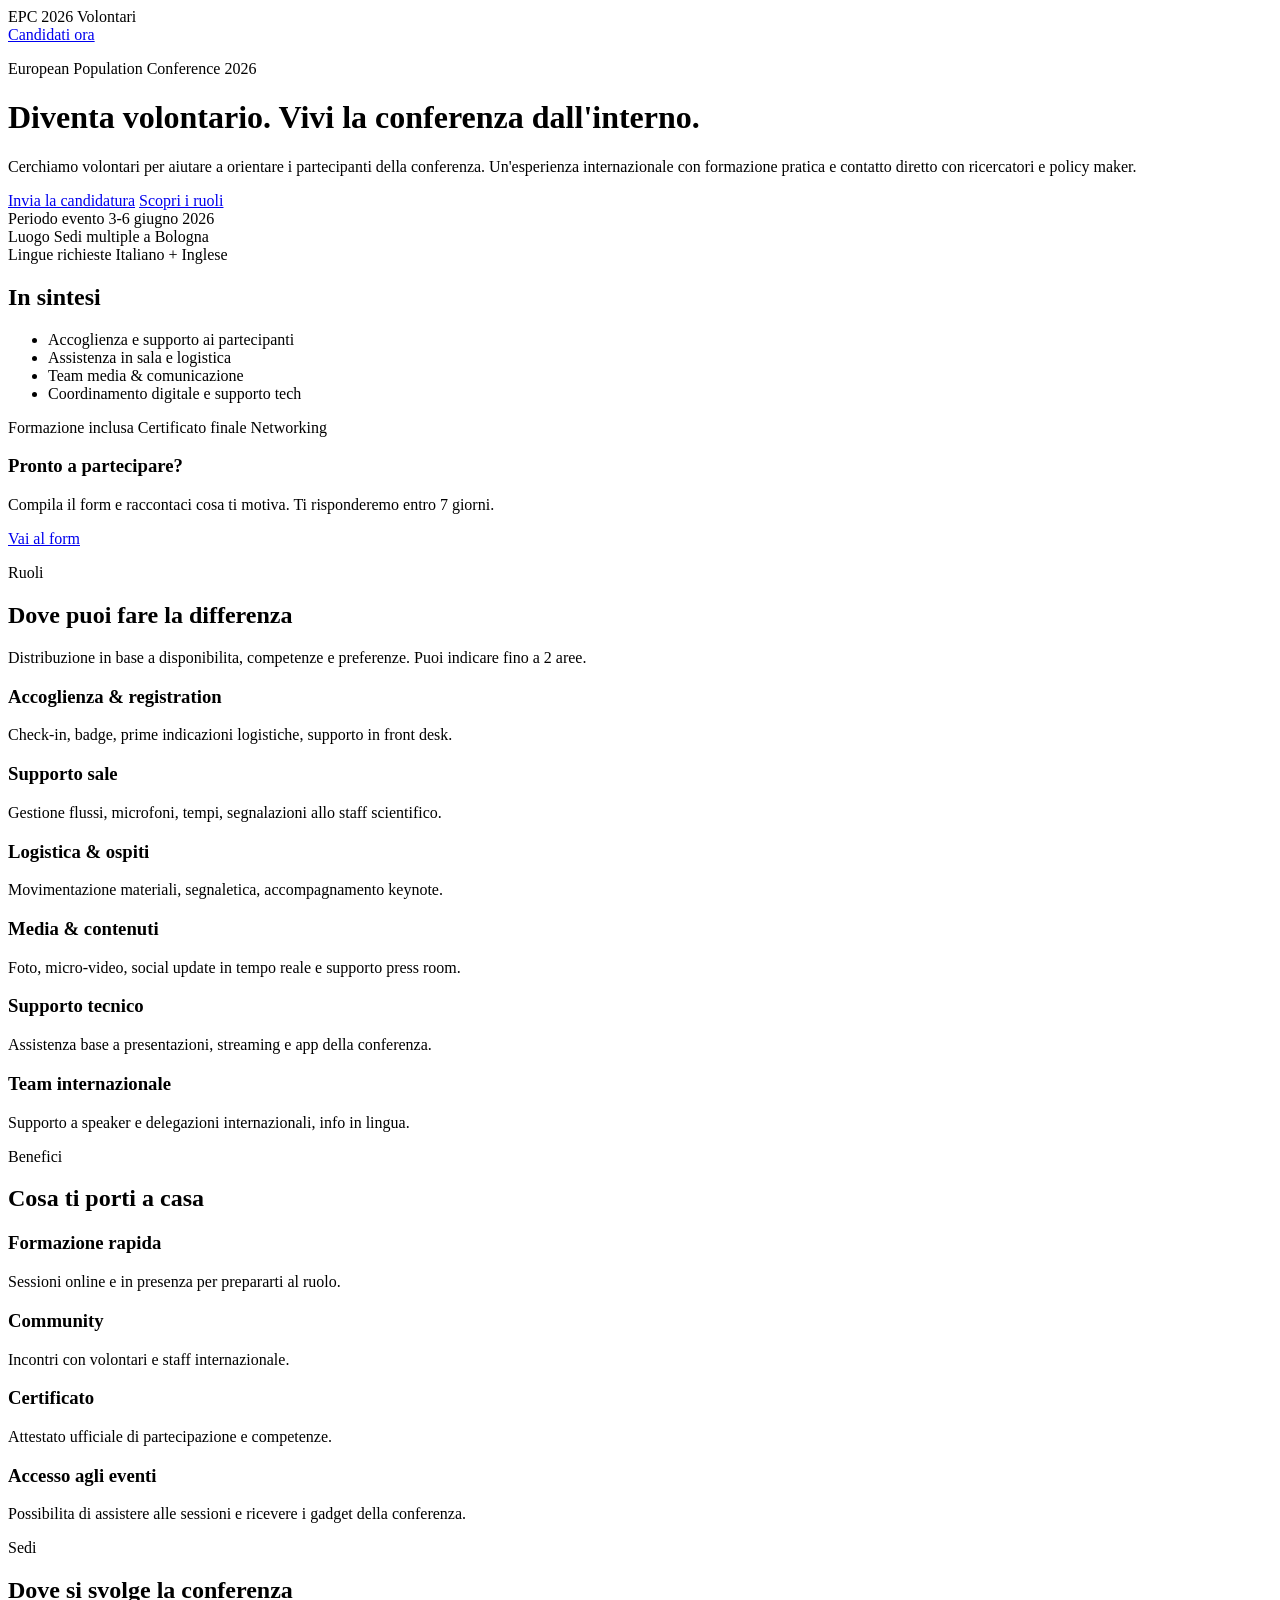
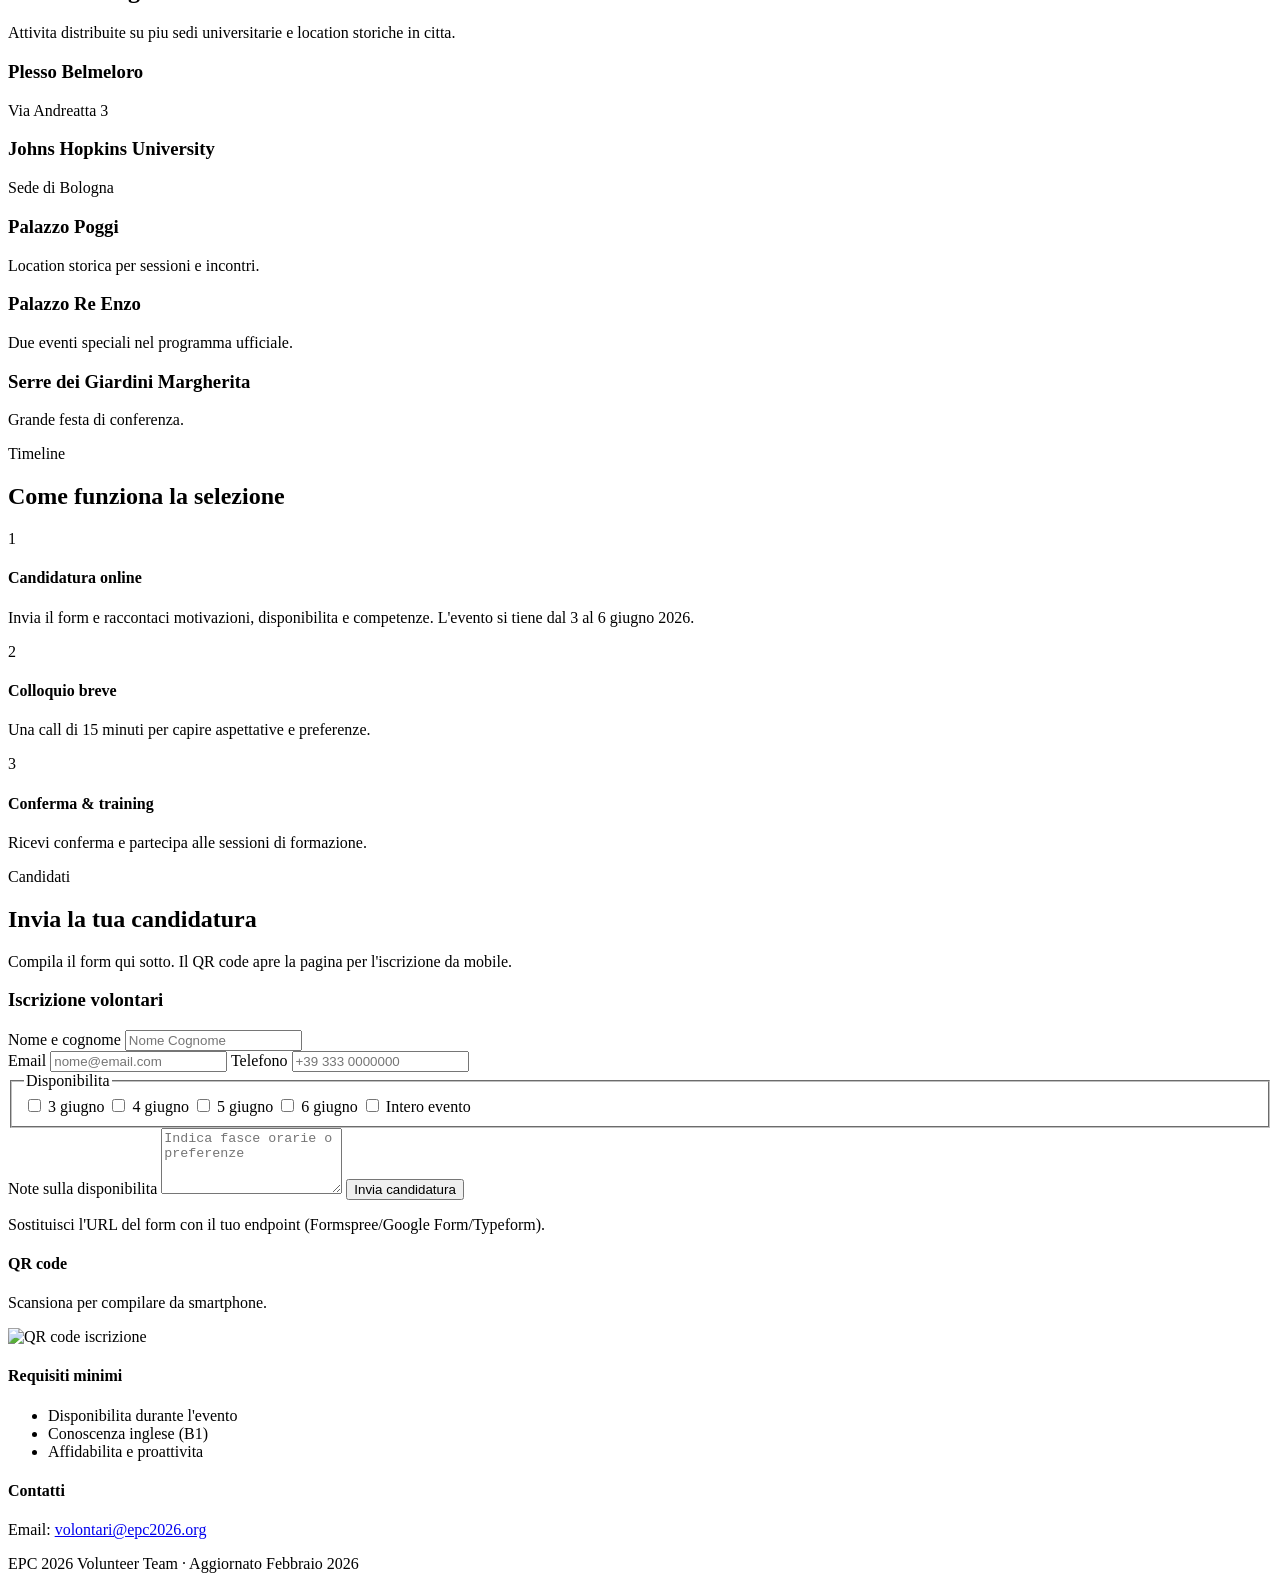
==== EPC2026_volontari/index.html @ 0e029a20 "Add built site for gh pages" ====
<!doctype html>
<html lang="it">
  <head>
    <meta charset="utf-8" />
    <meta name="viewport" content="width=device-width, initial-scale=1" />
    <title>EPC 2026 | Call Volontari</title>
    <meta name="description" content="Unisciti al team volontari della European Population Conference 2026. Un'esperienza internazionale, formazione, networking e accesso agli eventi." />
    <link rel="preconnect" href="https://fonts.googleapis.com" />
    <link rel="preconnect" href="https://fonts.gstatic.com" crossorigin />
    <link href="https://fonts.googleapis.com/css2?family=Fraunces:opsz,wght@9..144,300;9..144,600;9..144,800&family=Space+Grotesk:wght@400;500;600;700&display=swap" rel="stylesheet" />
    <link rel="stylesheet" href="assets/style.css" />
  </head>
  <body>
    <div class="bg-noise" aria-hidden="true"></div>
    <header class="hero">
      <nav class="nav">
        <div class="brand">
          <span class="brand__dot"></span>
          <span class="brand__text">EPC 2026 Volontari</span>
        </div>
        <a class="btn btn--ghost" href="#candidati">Candidati ora</a>
      </nav>

      <div class="hero__grid">
        <div class="hero__copy">
          <p class="tag">European Population Conference 2026</p>
          <h1>Diventa volontario. Vivi la conferenza dall'interno.</h1>
          <p class="lead">
            Cerchiamo volontari per aiutare a orientare i partecipanti della conferenza.
            Un'esperienza internazionale con formazione pratica e contatto diretto con ricercatori e policy maker.
          </p>
          <div class="cta">
            <a class="btn btn--primary" href="#candidati">Invia la candidatura</a>
            <a class="btn btn--light" href="#ruoli">Scopri i ruoli</a>
          </div>
          <div class="meta">
            <div>
              <span class="meta__label">Periodo evento</span>
              <span class="meta__value">3-6 giugno 2026</span>
            </div>
            <div>
              <span class="meta__label">Luogo</span>
              <span class="meta__value">Sedi multiple a Bologna</span>
            </div>
            <div>
              <span class="meta__label">Lingue richieste</span>
              <span class="meta__value">Italiano + Inglese</span>
            </div>
          </div>
        </div>
        <div class="hero__card">
          <div class="card">
            <h2>In sintesi</h2>
            <ul>
              <li>Accoglienza e supporto ai partecipanti</li>
              <li>Assistenza in sala e logistica</li>
              <li>Team media & comunicazione</li>
              <li>Coordinamento digitale e supporto tech</li>
            </ul>
            <div class="pill-row">
              <span class="pill">Formazione inclusa</span>
              <span class="pill">Certificato finale</span>
              <span class="pill">Networking</span>
            </div>
          </div>
          <div class="card card--accent">
            <h3>Pronto a partecipare?</h3>
            <p>Compila il form e raccontaci cosa ti motiva. Ti risponderemo entro 7 giorni.</p>
            <a class="btn btn--primary" href="#candidati">Vai al form</a>
          </div>
        </div>
      </div>
    </header>

    <main>
      <section class="section" id="ruoli">
        <div class="section__intro">
          <p class="tag">Ruoli</p>
          <h2>Dove puoi fare la differenza</h2>
          <p>Distribuzione in base a disponibilita, competenze e preferenze. Puoi indicare fino a 2 aree.</p>
        </div>
        <div class="cards">
          <article class="info-card">
            <h3>Accoglienza & registration</h3>
            <p>Check-in, badge, prime indicazioni logistiche, supporto in front desk.</p>
          </article>
          <article class="info-card">
            <h3>Supporto sale</h3>
            <p>Gestione flussi, microfoni, tempi, segnalazioni allo staff scientifico.</p>
          </article>
          <article class="info-card">
            <h3>Logistica & ospiti</h3>
            <p>Movimentazione materiali, segnaletica, accompagnamento keynote.</p>
          </article>
          <article class="info-card">
            <h3>Media & contenuti</h3>
            <p>Foto, micro-video, social update in tempo reale e supporto press room.</p>
          </article>
          <article class="info-card">
            <h3>Supporto tecnico</h3>
            <p>Assistenza base a presentazioni, streaming e app della conferenza.</p>
          </article>
          <article class="info-card">
            <h3>Team internazionale</h3>
            <p>Supporto a speaker e delegazioni internazionali, info in lingua.</p>
          </article>
        </div>
      </section>

      <section class="section section--alt" id="benefici">
        <div class="section__intro">
          <p class="tag">Benefici</p>
          <h2>Cosa ti porti a casa</h2>
        </div>
        <div class="benefits">
          <div class="benefit">
            <h3>Formazione rapida</h3>
            <p>Sessioni online e in presenza per prepararti al ruolo.</p>
          </div>
          <div class="benefit">
            <h3>Community</h3>
            <p>Incontri con volontari e staff internazionale.</p>
          </div>
          <div class="benefit">
            <h3>Certificato</h3>
            <p>Attestato ufficiale di partecipazione e competenze.</p>
          </div>
          <div class="benefit">
            <h3>Accesso agli eventi</h3>
            <p>Possibilita di assistere alle sessioni e ricevere i gadget della conferenza.</p>
          </div>
        </div>
      </section>

      <section class="section" id="sedi">
        <div class="section__intro">
          <p class="tag">Sedi</p>
          <h2>Dove si svolge la conferenza</h2>
          <p>Attivita distribuite su piu sedi universitarie e location storiche in citta.</p>
        </div>
        <div class="cards">
          <article class="info-card">
            <h3>Plesso Belmeloro</h3>
            <p>Via Andreatta 3</p>
          </article>
          <article class="info-card">
            <h3>Johns Hopkins University</h3>
            <p>Sede di Bologna</p>
          </article>
          <article class="info-card">
            <h3>Palazzo Poggi</h3>
            <p>Location storica per sessioni e incontri.</p>
          </article>
          <article class="info-card">
            <h3>Palazzo Re Enzo</h3>
            <p>Due eventi speciali nel programma ufficiale.</p>
          </article>
          <article class="info-card">
            <h3>Serre dei Giardini Margherita</h3>
            <p>Grande festa di conferenza.</p>
          </article>
        </div>
      </section>

      <section class="section" id="timeline">
        <div class="section__intro">
          <p class="tag">Timeline</p>
          <h2>Come funziona la selezione</h2>
        </div>
        <div class="timeline">
          <div class="timeline__step">
            <span>1</span>
            <div>
              <h4>Candidatura online</h4>
            <p>Invia il form e raccontaci motivazioni, disponibilita e competenze. L'evento si tiene dal 3 al 6 giugno 2026.</p>
            </div>
          </div>
          <div class="timeline__step">
            <span>2</span>
            <div>
              <h4>Colloquio breve</h4>
              <p>Una call di 15 minuti per capire aspettative e preferenze.</p>
            </div>
          </div>
          <div class="timeline__step">
            <span>3</span>
            <div>
              <h4>Conferma & training</h4>
              <p>Ricevi conferma e partecipa alle sessioni di formazione.</p>
            </div>
          </div>
        </div>
      </section>

      <section class="section section--highlight" id="candidati">
        <div class="section__intro">
          <p class="tag">Candidati</p>
          <h2>Invia la tua candidatura</h2>
          <p>Compila il form qui sotto. Il QR code apre la pagina per l'iscrizione da mobile.</p>
        </div>
        <div class="apply">
          <div class="apply__box">
            <h3>Iscrizione volontari</h3>
            <form class="form" action="https://formspree.io/f/INSERISCI_ID" method="POST">
              <label class="field">
                <span>Nome e cognome</span>
                <input type="text" name="nome" placeholder="Nome Cognome" required />
              </label>
              <div class="field-row">
                <label class="field">
                  <span>Email</span>
                  <input type="email" name="email" placeholder="nome@email.com" required />
                </label>
                <label class="field">
                  <span>Telefono</span>
                  <input type="tel" name="telefono" placeholder="+39 333 0000000" required />
                </label>
              </div>
              <fieldset class="field">
                <legend>Disponibilita</legend>
                <div class="chips">
                  <label><input type="checkbox" name="disponibilita" value="3 giugno" /> 3 giugno</label>
                  <label><input type="checkbox" name="disponibilita" value="4 giugno" /> 4 giugno</label>
                  <label><input type="checkbox" name="disponibilita" value="5 giugno" /> 5 giugno</label>
                  <label><input type="checkbox" name="disponibilita" value="6 giugno" /> 6 giugno</label>
                  <label><input type="checkbox" name="disponibilita" value="intero evento" /> Intero evento</label>
                </div>
              </fieldset>
              <label class="field">
                <span>Note sulla disponibilita</span>
                <textarea name="note" rows="4" placeholder="Indica fasce orarie o preferenze"></textarea>
              </label>
              <button class="btn btn--primary" type="submit">Invia candidatura</button>
              <p class="apply__note">Sostituisci l'URL del form con il tuo endpoint (Formspree/Google Form/Typeform).</p>
            </form>
          </div>
          <div class="apply__info">
            <div class="qr" data-qr-url="https://epc2026.org/volontari">
              <h4>QR code</h4>
              <p class="qr__note">Scansiona per compilare da smartphone.</p>
              <img class="qr__img" id="qr-code" alt="QR code iscrizione" />
              <p class="qr__link" id="qr-link"></p>
            </div>
            <h4>Requisiti minimi</h4>
            <ul>
              <li>Disponibilita durante l'evento</li>
              <li>Conoscenza inglese (B1)</li>
              <li>Affidabilita e proattivita</li>
            </ul>
            <h4>Contatti</h4>
            <p>Email: <a href="mailto:volontari@epc2026.org">volontari@epc2026.org</a></p>
          </div>
        </div>
      </section>
    </main>

    <footer class="footer">
      <p>EPC 2026 Volunteer Team · Aggiornato Febbraio 2026</p>
    </footer>

    <script src="assets/main.js"></script>
  </body>
</html>
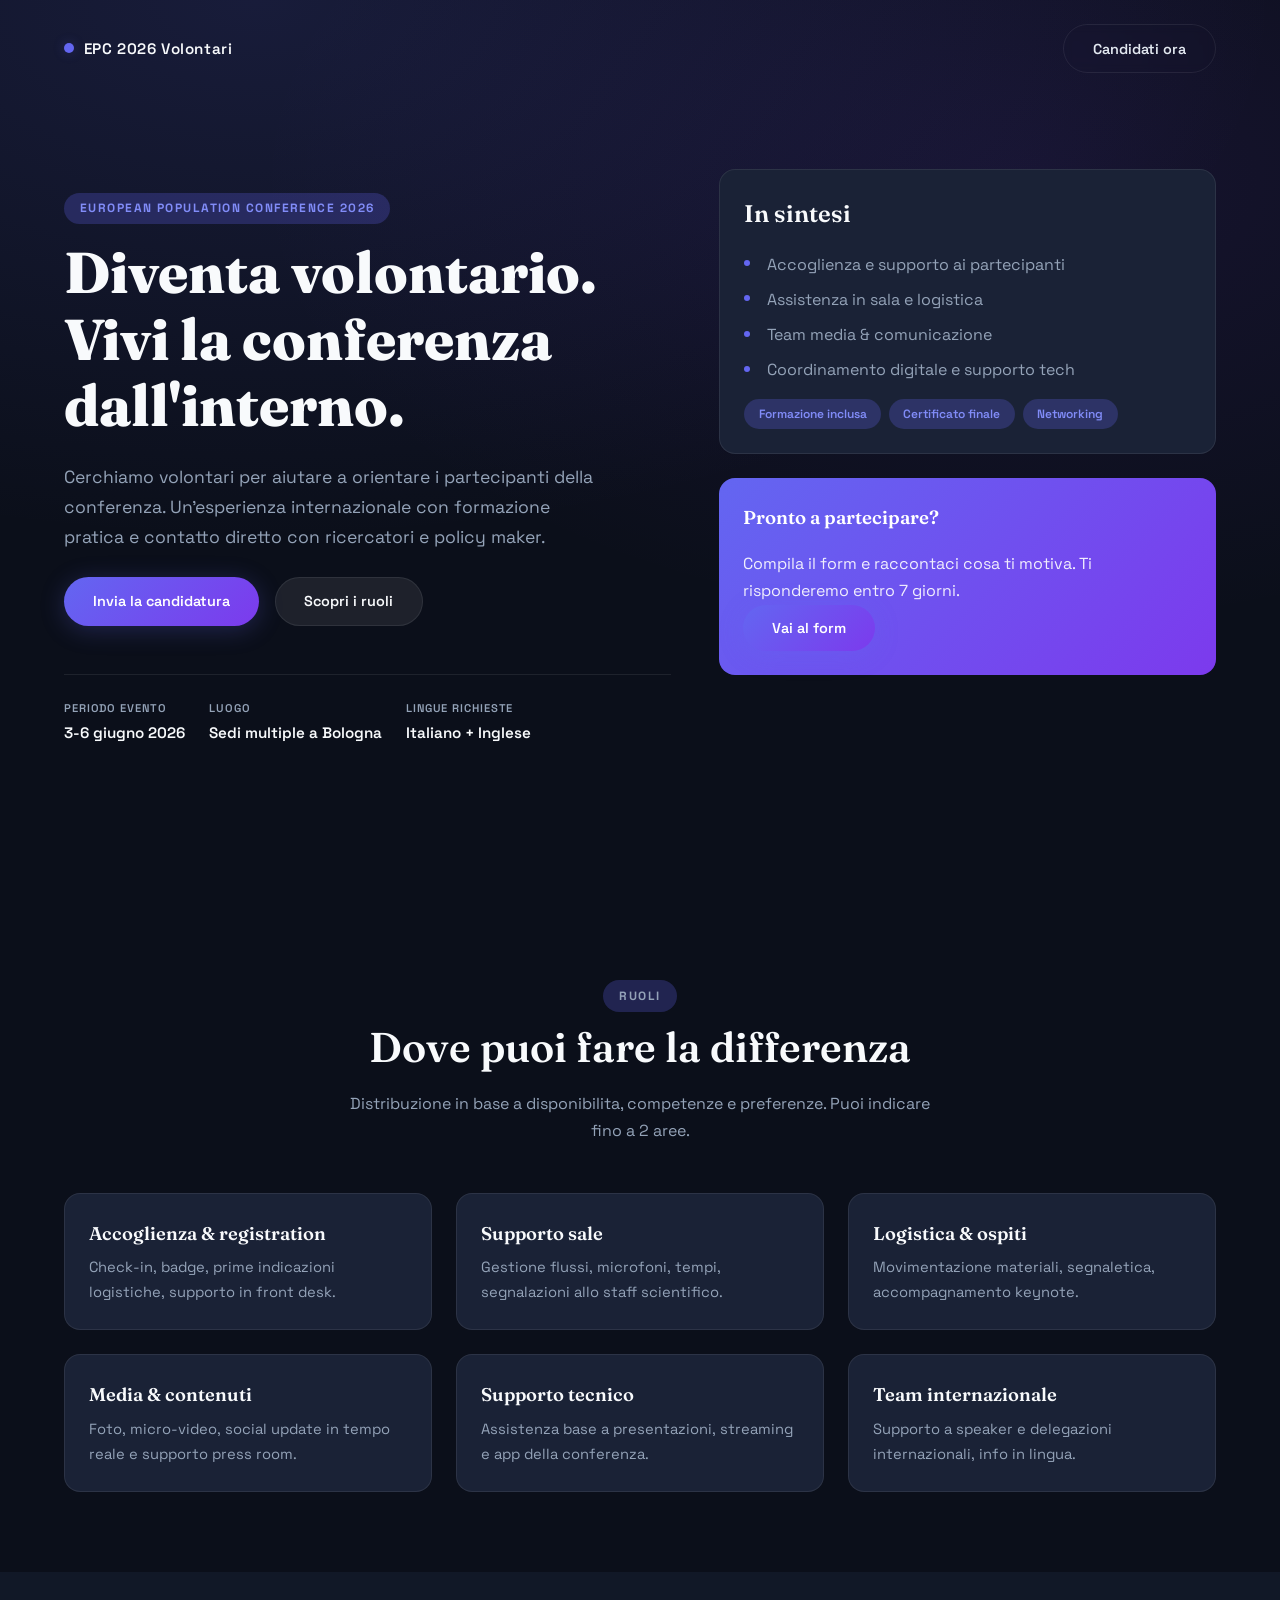
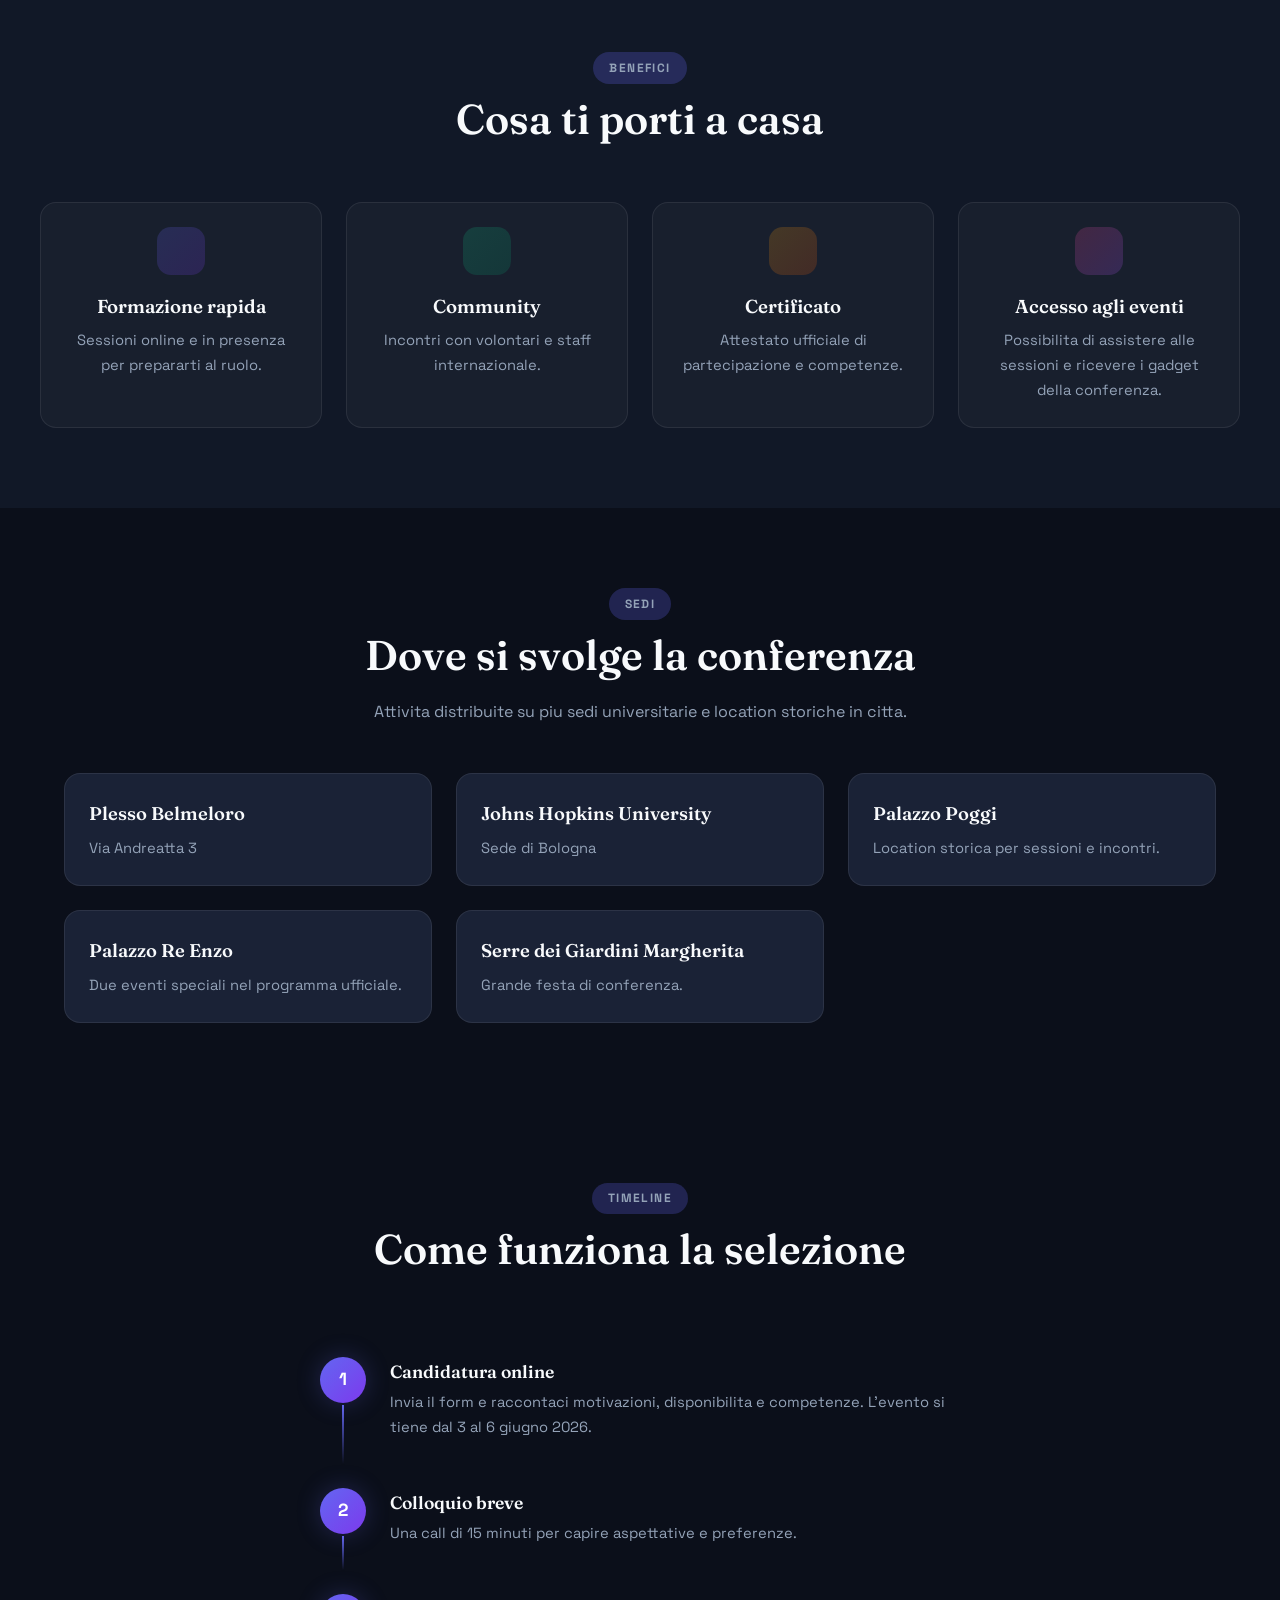
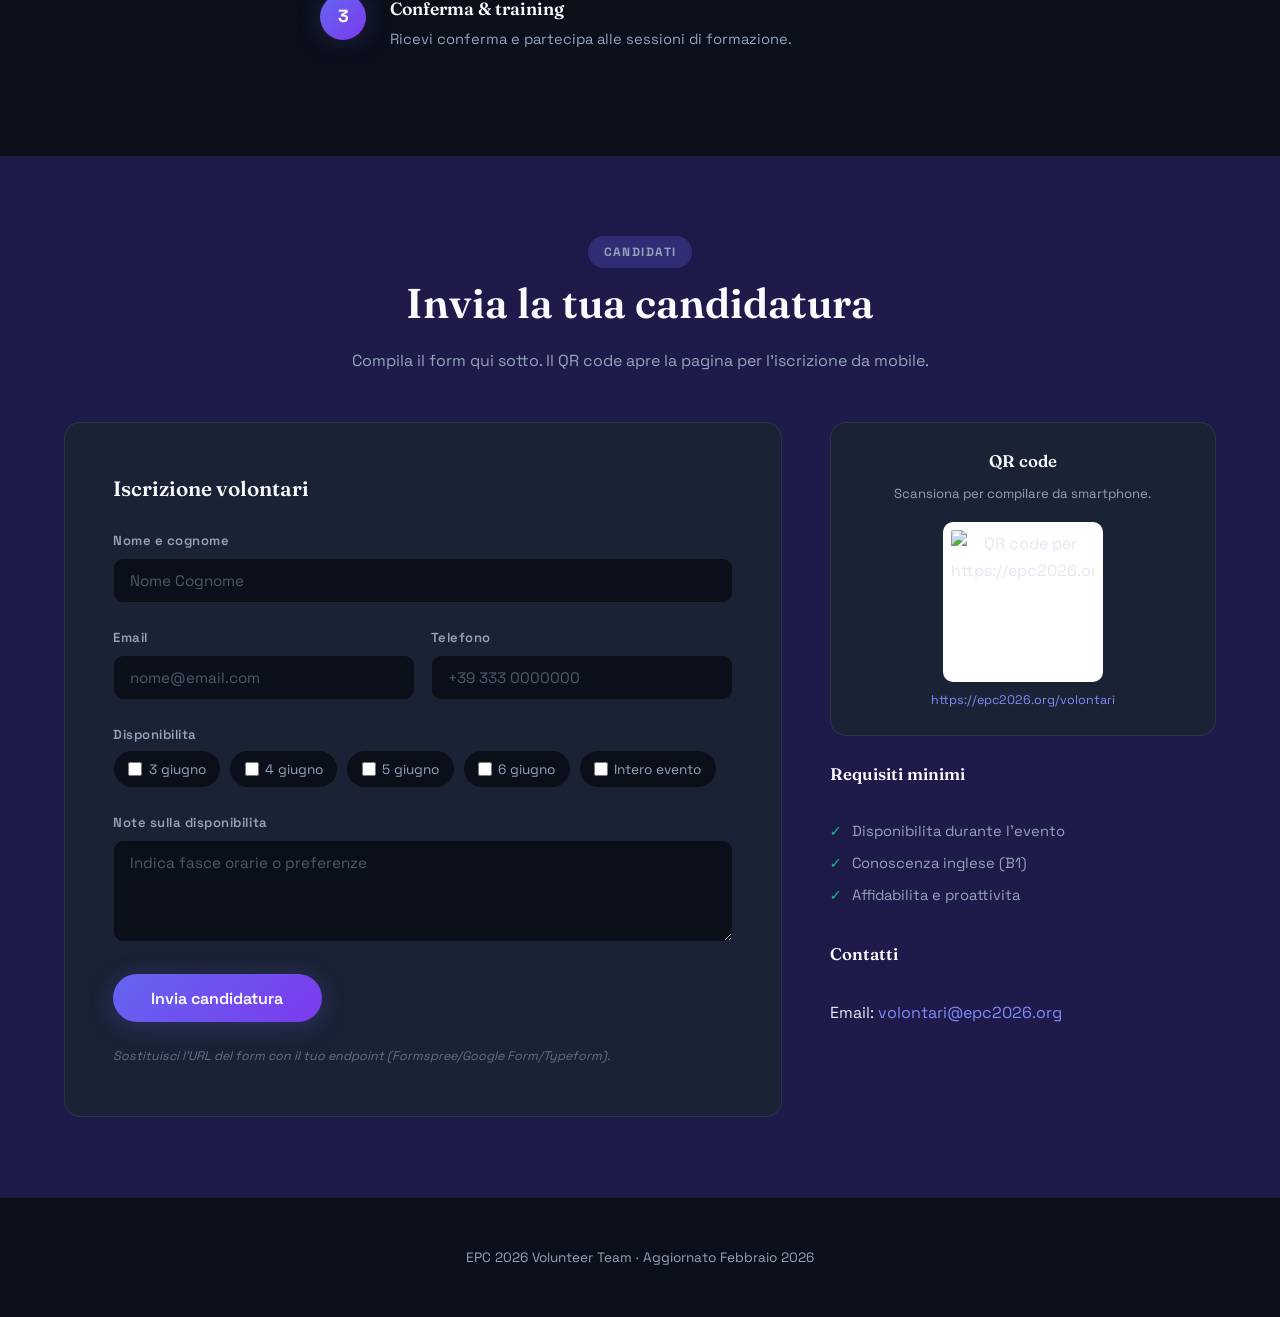
==== commit ff031ee6: "Add complete website UI: CSS styling, JS interactivity, and favicon - Create style.css with dark mod" ====
--- a/EPC2026_volontari/index.html
+++ b/EPC2026_volontari/index.html
@@ -8,6 +8,7 @@
     <link rel="preconnect" href="https://fonts.googleapis.com" />
     <link rel="preconnect" href="https://fonts.gstatic.com" crossorigin />
     <link href="https://fonts.googleapis.com/css2?family=Fraunces:opsz,wght@9..144,300;9..144,600;9..144,800&family=Space+Grotesk:wght@400;500;600;700&display=swap" rel="stylesheet" />
+    <link rel="icon" href="data:image/svg+xml,<svg xmlns='http://www.w3.org/2000/svg' viewBox='0 0 100 100'><text y='.9em' font-size='90'>🎓</text></svg>" />
     <link rel="stylesheet" href="assets/style.css" />
   </head>
   <body>
--- a/EPC2026_volontari/assets/style.css
+++ b/EPC2026_volontari/assets/style.css
@@ -0,0 +1,846 @@
+/* ===== EPC 2026 Volontari — Style System ===== */
+
+/* --- Reset & Base --- */
+*,
+*::before,
+*::after {
+  margin: 0;
+  padding: 0;
+  box-sizing: border-box;
+}
+
+:root {
+  /* Palette */
+  --clr-bg:        #0b0f1a;
+  --clr-bg-2:      #111827;
+  --clr-surface:   #1a2236;
+  --clr-surface-2: #232d44;
+  --clr-border:    rgba(255,255,255,.08);
+  --clr-text:      #e2e8f0;
+  --clr-muted:     #94a3b8;
+  --clr-heading:   #f8fafc;
+  --clr-accent:    #6366f1;
+  --clr-accent-2:  #818cf8;
+  --clr-accent-glow: rgba(99,102,241,.25);
+  --clr-warm:      #f59e0b;
+  --clr-warm-glow: rgba(245,158,11,.15);
+  --clr-success:   #10b981;
+  --clr-highlight-bg: #1e1b4b;
+
+  /* Typography */
+  --ff-display: 'Fraunces', Georgia, serif;
+  --ff-body:    'Space Grotesk', system-ui, sans-serif;
+
+  /* Spacing */
+  --space-xs: .5rem;
+  --space-sm: 1rem;
+  --space-md: 1.5rem;
+  --space-lg: 3rem;
+  --space-xl: 5rem;
+
+  /* Misc */
+  --radius: 16px;
+  --radius-sm: 10px;
+  --radius-pill: 100px;
+  --transition: .3s cubic-bezier(.4,0,.2,1);
+  --max-w: 1200px;
+}
+
+html {
+  scroll-behavior: smooth;
+  -webkit-font-smoothing: antialiased;
+}
+
+body {
+  font-family: var(--ff-body);
+  font-size: 1rem;
+  line-height: 1.7;
+  color: var(--clr-text);
+  background: var(--clr-bg);
+  overflow-x: hidden;
+}
+
+img { max-width: 100%; display: block; }
+a   { color: var(--clr-accent-2); text-decoration: none; }
+ul  { list-style: none; }
+
+::selection {
+  background: var(--clr-accent);
+  color: #fff;
+}
+
+/* --- Background Noise Overlay --- */
+.bg-noise {
+  position: fixed;
+  inset: 0;
+  pointer-events: none;
+  z-index: 0;
+  opacity: .035;
+  background-image: url("data:image/svg+xml,%3Csvg viewBox='0 0 256 256' xmlns='http://www.w3.org/2000/svg'%3E%3Cfilter id='n'%3E%3CfeTurbulence type='fractalNoise' baseFrequency='.85' numOctaves='4' stitchTiles='stitch'/%3E%3C/filter%3E%3Crect width='100%25' height='100%25' filter='url(%23n)'/%3E%3C/svg%3E");
+  background-size: 200px;
+}
+
+/* --- Utility --- */
+.section,
+.hero,
+.footer {
+  position: relative;
+  z-index: 1;
+}
+
+/* ===== NAVIGATION ===== */
+.nav {
+  display: flex;
+  align-items: center;
+  justify-content: space-between;
+  max-width: var(--max-w);
+  margin: 0 auto;
+  padding: var(--space-md) var(--space-md);
+}
+
+.brand {
+  display: flex;
+  align-items: center;
+  gap: .6rem;
+}
+
+.brand__dot {
+  width: 10px;
+  height: 10px;
+  border-radius: 50%;
+  background: var(--clr-accent);
+  box-shadow: 0 0 12px var(--clr-accent-glow);
+  animation: pulse-dot 2s ease-in-out infinite;
+}
+
+@keyframes pulse-dot {
+  0%, 100% { box-shadow: 0 0 12px var(--clr-accent-glow); }
+  50%      { box-shadow: 0 0 24px var(--clr-accent-glow), 0 0 48px var(--clr-accent-glow); }
+}
+
+.brand__text {
+  font-weight: 600;
+  font-size: .95rem;
+  letter-spacing: .04em;
+  color: var(--clr-heading);
+}
+
+/* ===== BUTTONS ===== */
+.btn {
+  display: inline-flex;
+  align-items: center;
+  justify-content: center;
+  font-family: var(--ff-body);
+  font-weight: 600;
+  font-size: .9rem;
+  border: none;
+  border-radius: var(--radius-pill);
+  cursor: pointer;
+  padding: .7rem 1.8rem;
+  transition: var(--transition);
+  white-space: nowrap;
+}
+
+.btn--primary {
+  background: linear-gradient(135deg, var(--clr-accent), #7c3aed);
+  color: #fff;
+  box-shadow: 0 4px 24px var(--clr-accent-glow);
+}
+.btn--primary:hover {
+  transform: translateY(-2px);
+  box-shadow: 0 8px 32px var(--clr-accent-glow);
+}
+
+.btn--ghost {
+  background: transparent;
+  color: var(--clr-text);
+  border: 1px solid var(--clr-border);
+  backdrop-filter: blur(4px);
+}
+.btn--ghost:hover {
+  background: rgba(255,255,255,.05);
+  border-color: var(--clr-accent);
+  color: var(--clr-accent-2);
+}
+
+.btn--light {
+  background: rgba(255,255,255,.08);
+  color: var(--clr-heading);
+  border: 1px solid var(--clr-border);
+}
+.btn--light:hover {
+  background: rgba(255,255,255,.14);
+}
+
+/* ===== HERO ===== */
+.hero {
+  min-height: 100vh;
+  padding-bottom: var(--space-xl);
+  background:
+    radial-gradient(ellipse 80% 60% at 20% 0%, rgba(99,102,241,.15), transparent),
+    radial-gradient(ellipse 60% 50% at 80% 20%, rgba(124,58,237,.1), transparent),
+    var(--clr-bg);
+}
+
+.hero__grid {
+  display: grid;
+  grid-template-columns: 1.1fr .9fr;
+  gap: var(--space-lg);
+  align-items: start;
+  max-width: var(--max-w);
+  margin: 0 auto;
+  padding: var(--space-lg) var(--space-md) 0;
+}
+
+.hero__copy {
+  padding-top: var(--space-lg);
+}
+
+.tag {
+  display: inline-block;
+  font-size: .75rem;
+  font-weight: 700;
+  letter-spacing: .12em;
+  text-transform: uppercase;
+  color: var(--clr-accent-2);
+  background: var(--clr-accent-glow);
+  padding: .35rem 1rem;
+  border-radius: var(--radius-pill);
+  margin-bottom: var(--space-sm);
+}
+
+h1 {
+  font-family: var(--ff-display);
+  font-size: clamp(2.4rem, 5vw, 3.6rem);
+  font-weight: 800;
+  line-height: 1.15;
+  color: var(--clr-heading);
+  margin-bottom: var(--space-md);
+}
+
+.lead {
+  font-size: 1.1rem;
+  color: var(--clr-muted);
+  max-width: 540px;
+  margin-bottom: var(--space-md);
+}
+
+.cta {
+  display: flex;
+  flex-wrap: wrap;
+  gap: var(--space-sm);
+  margin-bottom: var(--space-lg);
+}
+
+.meta {
+  display: flex;
+  flex-wrap: wrap;
+  gap: var(--space-md);
+  padding-top: var(--space-md);
+  border-top: 1px solid var(--clr-border);
+}
+
+.meta__label {
+  display: block;
+  font-size: .7rem;
+  font-weight: 600;
+  letter-spacing: .08em;
+  text-transform: uppercase;
+  color: var(--clr-muted);
+  margin-bottom: 2px;
+}
+
+.meta__value {
+  display: block;
+  font-weight: 600;
+  color: var(--clr-heading);
+  font-size: .95rem;
+}
+
+/* --- Hero Cards --- */
+.hero__card {
+  display: flex;
+  flex-direction: column;
+  gap: var(--space-md);
+  padding-top: var(--space-md);
+}
+
+.card {
+  background: var(--clr-surface);
+  border: 1px solid var(--clr-border);
+  border-radius: var(--radius);
+  padding: var(--space-md) var(--space-md);
+  backdrop-filter: blur(12px);
+}
+
+.card h2,
+.card h3 {
+  font-family: var(--ff-display);
+  font-weight: 600;
+  color: var(--clr-heading);
+  margin-bottom: var(--space-sm);
+}
+
+.card ul {
+  padding-left: 0;
+}
+
+.card li {
+  position: relative;
+  padding-left: 1.4rem;
+  margin-bottom: .5rem;
+  color: var(--clr-muted);
+}
+
+.card li::before {
+  content: '';
+  position: absolute;
+  left: 0;
+  top: .6em;
+  width: 6px;
+  height: 6px;
+  border-radius: 50%;
+  background: var(--clr-accent);
+}
+
+.card--accent {
+  background: linear-gradient(135deg, var(--clr-accent), #7c3aed);
+  border: none;
+}
+
+.card--accent h3,
+.card--accent p {
+  color: #fff;
+}
+
+.card--accent p {
+  opacity: .9;
+}
+
+.pill-row {
+  display: flex;
+  flex-wrap: wrap;
+  gap: .5rem;
+  margin-top: var(--space-sm);
+}
+
+.pill {
+  font-size: .75rem;
+  font-weight: 600;
+  padding: .3rem .9rem;
+  border-radius: var(--radius-pill);
+  background: var(--clr-accent-glow);
+  color: var(--clr-accent-2);
+}
+
+/* ===== SECTIONS ===== */
+.section {
+  padding: var(--space-xl) var(--space-md);
+  max-width: var(--max-w);
+  margin: 0 auto;
+}
+
+.section--alt {
+  background: var(--clr-bg-2);
+  max-width: 100%;
+}
+
+.section--alt > * {
+  max-width: var(--max-w);
+  margin-left: auto;
+  margin-right: auto;
+}
+
+.section--highlight {
+  background: var(--clr-highlight-bg);
+  max-width: 100%;
+}
+
+.section--highlight > * {
+  max-width: var(--max-w);
+  margin-left: auto;
+  margin-right: auto;
+}
+
+.section__intro {
+  text-align: center;
+  margin-bottom: var(--space-lg);
+}
+
+.section__intro h2 {
+  font-family: var(--ff-display);
+  font-size: clamp(1.8rem, 3.5vw, 2.6rem);
+  font-weight: 600;
+  color: var(--clr-heading);
+  margin-bottom: var(--space-xs);
+}
+
+.section__intro p {
+  color: var(--clr-muted);
+  max-width: 580px;
+  margin: 0 auto;
+}
+
+/* ===== CARDS GRID ===== */
+.cards {
+  display: grid;
+  grid-template-columns: repeat(auto-fill, minmax(280px, 1fr));
+  gap: var(--space-md);
+}
+
+.info-card {
+  background: var(--clr-surface);
+  border: 1px solid var(--clr-border);
+  border-radius: var(--radius);
+  padding: var(--space-md);
+  transition: var(--transition);
+  position: relative;
+  overflow: hidden;
+}
+
+.info-card::before {
+  content: '';
+  position: absolute;
+  top: 0;
+  left: 0;
+  right: 0;
+  height: 3px;
+  background: linear-gradient(90deg, var(--clr-accent), #7c3aed, var(--clr-warm));
+  opacity: 0;
+  transition: var(--transition);
+}
+
+.info-card:hover {
+  border-color: var(--clr-accent);
+  transform: translateY(-4px);
+  box-shadow: 0 12px 40px rgba(0,0,0,.3);
+}
+
+.info-card:hover::before {
+  opacity: 1;
+}
+
+.info-card h3 {
+  font-family: var(--ff-display);
+  font-weight: 600;
+  font-size: 1.15rem;
+  color: var(--clr-heading);
+  margin-bottom: .4rem;
+}
+
+.info-card p {
+  color: var(--clr-muted);
+  font-size: .92rem;
+}
+
+/* ===== BENEFITS ===== */
+.benefits {
+  display: grid;
+  grid-template-columns: repeat(auto-fill, minmax(240px, 1fr));
+  gap: var(--space-md);
+}
+
+.benefit {
+  text-align: center;
+  padding: var(--space-md);
+  border-radius: var(--radius);
+  background: rgba(255,255,255,.03);
+  border: 1px solid var(--clr-border);
+  transition: var(--transition);
+}
+
+.benefit:hover {
+  background: rgba(99,102,241,.06);
+  border-color: rgba(99,102,241,.2);
+}
+
+.benefit h3 {
+  font-family: var(--ff-display);
+  font-weight: 600;
+  color: var(--clr-heading);
+  margin-bottom: .3rem;
+}
+
+.benefit h3::before {
+  content: '';
+  display: block;
+  width: 48px;
+  height: 48px;
+  margin: 0 auto var(--space-sm);
+  border-radius: 14px;
+  background: var(--clr-accent-glow);
+}
+
+.benefit:nth-child(1) h3::before { background: linear-gradient(135deg, rgba(99,102,241,.2), rgba(124,58,237,.2)); }
+.benefit:nth-child(2) h3::before { background: linear-gradient(135deg, rgba(16,185,129,.2), rgba(5,150,105,.2)); }
+.benefit:nth-child(3) h3::before { background: linear-gradient(135deg, rgba(245,158,11,.2), rgba(234,88,12,.2)); }
+.benefit:nth-child(4) h3::before { background: linear-gradient(135deg, rgba(236,72,153,.2), rgba(168,85,247,.2)); }
+
+.benefit p {
+  color: var(--clr-muted);
+  font-size: .92rem;
+}
+
+/* ===== TIMELINE ===== */
+.timeline {
+  display: flex;
+  flex-direction: column;
+  gap: 0;
+  max-width: 640px;
+  margin: 0 auto;
+}
+
+.timeline__step {
+  display: flex;
+  gap: var(--space-md);
+  padding: var(--space-md) 0;
+  position: relative;
+}
+
+.timeline__step:not(:last-child)::after {
+  content: '';
+  position: absolute;
+  left: 22px;
+  top: calc(var(--space-md) + 48px);
+  bottom: 0;
+  width: 2px;
+  background: linear-gradient(to bottom, var(--clr-accent), transparent);
+}
+
+.timeline__step > span {
+  flex-shrink: 0;
+  display: flex;
+  align-items: center;
+  justify-content: center;
+  width: 46px;
+  height: 46px;
+  border-radius: 50%;
+  background: linear-gradient(135deg, var(--clr-accent), #7c3aed);
+  color: #fff;
+  font-weight: 700;
+  font-size: 1.1rem;
+  box-shadow: 0 0 24px var(--clr-accent-glow);
+}
+
+.timeline__step h4 {
+  font-family: var(--ff-display);
+  font-weight: 600;
+  color: var(--clr-heading);
+  margin-bottom: .2rem;
+  font-size: 1.1rem;
+}
+
+.timeline__step p {
+  color: var(--clr-muted);
+  font-size: .92rem;
+}
+
+/* ===== APPLICATION FORM ===== */
+.apply {
+  display: grid;
+  grid-template-columns: 1.3fr .7fr;
+  gap: var(--space-lg);
+  align-items: start;
+  padding: 0 var(--space-md);
+}
+
+.apply__box {
+  background: var(--clr-surface);
+  border: 1px solid var(--clr-border);
+  border-radius: var(--radius);
+  padding: var(--space-lg);
+}
+
+.apply__box h3 {
+  font-family: var(--ff-display);
+  font-weight: 600;
+  font-size: 1.3rem;
+  color: var(--clr-heading);
+  margin-bottom: var(--space-md);
+}
+
+.form {
+  display: flex;
+  flex-direction: column;
+  gap: var(--space-md);
+}
+
+.field {
+  display: flex;
+  flex-direction: column;
+  gap: .35rem;
+  border: none;
+}
+
+.field > span,
+.field > legend {
+  font-size: .82rem;
+  font-weight: 600;
+  color: var(--clr-muted);
+  letter-spacing: .04em;
+}
+
+.field input,
+.field textarea {
+  font-family: var(--ff-body);
+  font-size: .95rem;
+  padding: .75rem 1rem;
+  border: 1px solid var(--clr-border);
+  border-radius: var(--radius-sm);
+  background: var(--clr-bg);
+  color: var(--clr-text);
+  transition: var(--transition);
+}
+
+.field input:focus,
+.field textarea:focus {
+  outline: none;
+  border-color: var(--clr-accent);
+  box-shadow: 0 0 0 3px var(--clr-accent-glow);
+}
+
+.field input::placeholder,
+.field textarea::placeholder {
+  color: rgba(148,163,184,.5);
+}
+
+.field-row {
+  display: grid;
+  grid-template-columns: 1fr 1fr;
+  gap: var(--space-sm);
+}
+
+fieldset.field {
+  padding: 0;
+}
+
+.chips {
+  display: flex;
+  flex-wrap: wrap;
+  gap: .5rem;
+  margin-top: .25rem;
+}
+
+.chips label {
+  display: flex;
+  align-items: center;
+  gap: .4rem;
+  font-size: .85rem;
+  padding: .4rem .9rem;
+  border-radius: var(--radius-pill);
+  background: var(--clr-bg);
+  border: 1px solid var(--clr-border);
+  cursor: pointer;
+  transition: var(--transition);
+  color: var(--clr-muted);
+}
+
+.chips label:hover {
+  border-color: var(--clr-accent);
+  color: var(--clr-accent-2);
+}
+
+.chips input[type="checkbox"] {
+  accent-color: var(--clr-accent);
+  width: 14px;
+  height: 14px;
+}
+
+.chips label:has(input:checked) {
+  background: var(--clr-accent-glow);
+  border-color: var(--clr-accent);
+  color: var(--clr-accent-2);
+}
+
+.form .btn--primary {
+  align-self: flex-start;
+  padding: .85rem 2.4rem;
+  font-size: 1rem;
+  margin-top: var(--space-xs);
+}
+
+.apply__note {
+  font-size: .78rem;
+  color: var(--clr-muted);
+  opacity: .6;
+  font-style: italic;
+}
+
+/* --- Sidebar Info --- */
+.apply__info {
+  display: flex;
+  flex-direction: column;
+  gap: var(--space-md);
+}
+
+.apply__info h4 {
+  font-family: var(--ff-display);
+  font-weight: 600;
+  color: var(--clr-heading);
+  margin-bottom: .4rem;
+  font-size: 1.05rem;
+}
+
+.apply__info ul {
+  padding-left: 0;
+}
+
+.apply__info li {
+  position: relative;
+  padding-left: 1.4rem;
+  margin-bottom: .45rem;
+  color: var(--clr-muted);
+  font-size: .92rem;
+}
+
+.apply__info li::before {
+  content: '✓';
+  position: absolute;
+  left: 0;
+  color: var(--clr-success);
+  font-weight: 700;
+}
+
+.qr {
+  background: var(--clr-surface);
+  border: 1px solid var(--clr-border);
+  border-radius: var(--radius);
+  padding: var(--space-md);
+  text-align: center;
+}
+
+.qr h4 {
+  margin-bottom: var(--space-xs);
+}
+
+.qr__note {
+  font-size: .82rem;
+  color: var(--clr-muted);
+  margin-bottom: var(--space-sm);
+}
+
+.qr__img {
+  width: 160px;
+  height: 160px;
+  margin: 0 auto var(--space-xs);
+  border-radius: var(--radius-sm);
+  background: #fff;
+  padding: 8px;
+}
+
+.qr__link {
+  font-size: .78rem;
+  color: var(--clr-accent-2);
+  word-break: break-all;
+}
+
+/* ===== FOOTER ===== */
+.footer {
+  text-align: center;
+  padding: var(--space-lg) var(--space-md);
+  color: var(--clr-muted);
+  font-size: .85rem;
+  border-top: 1px solid var(--clr-border);
+}
+
+/* ===== SCROLL ANIMATIONS ===== */
+.fade-in {
+  opacity: 0;
+  transform: translateY(24px);
+  transition: opacity .7s ease, transform .7s ease;
+}
+
+.fade-in.visible {
+  opacity: 1;
+  transform: translateY(0);
+}
+
+/* Stagger children */
+.cards .info-card,
+.benefits .benefit,
+.timeline__step {
+  opacity: 0;
+  transform: translateY(20px);
+  transition: opacity .5s ease, transform .5s ease;
+}
+
+.cards .info-card.visible,
+.benefits .benefit.visible,
+.timeline__step.visible {
+  opacity: 1;
+  transform: translateY(0);
+}
+
+/* ===== RESPONSIVE ===== */
+@media (max-width: 900px) {
+  .hero__grid {
+    grid-template-columns: 1fr;
+    padding-top: var(--space-md);
+  }
+
+  .hero__copy {
+    padding-top: var(--space-md);
+  }
+
+  .apply {
+    grid-template-columns: 1fr;
+  }
+
+  .field-row {
+    grid-template-columns: 1fr;
+  }
+}
+
+@media (max-width: 600px) {
+  h1 {
+    font-size: 2rem;
+  }
+
+  .section {
+    padding: var(--space-lg) var(--space-sm);
+  }
+
+  .nav {
+    padding: var(--space-sm);
+  }
+
+  .meta {
+    flex-direction: column;
+    gap: var(--space-sm);
+  }
+
+  .cta {
+    flex-direction: column;
+  }
+
+  .cta .btn {
+    width: 100%;
+    text-align: center;
+  }
+
+  .apply__box {
+    padding: var(--space-md);
+  }
+
+  .cards {
+    grid-template-columns: 1fr;
+  }
+
+  .benefits {
+    grid-template-columns: 1fr 1fr;
+  }
+
+  .chips {
+    flex-direction: column;
+  }
+
+  .chips label {
+    justify-content: flex-start;
+  }
+}
+
+@media (max-width: 400px) {
+  .benefits {
+    grid-template-columns: 1fr;
+  }
+}
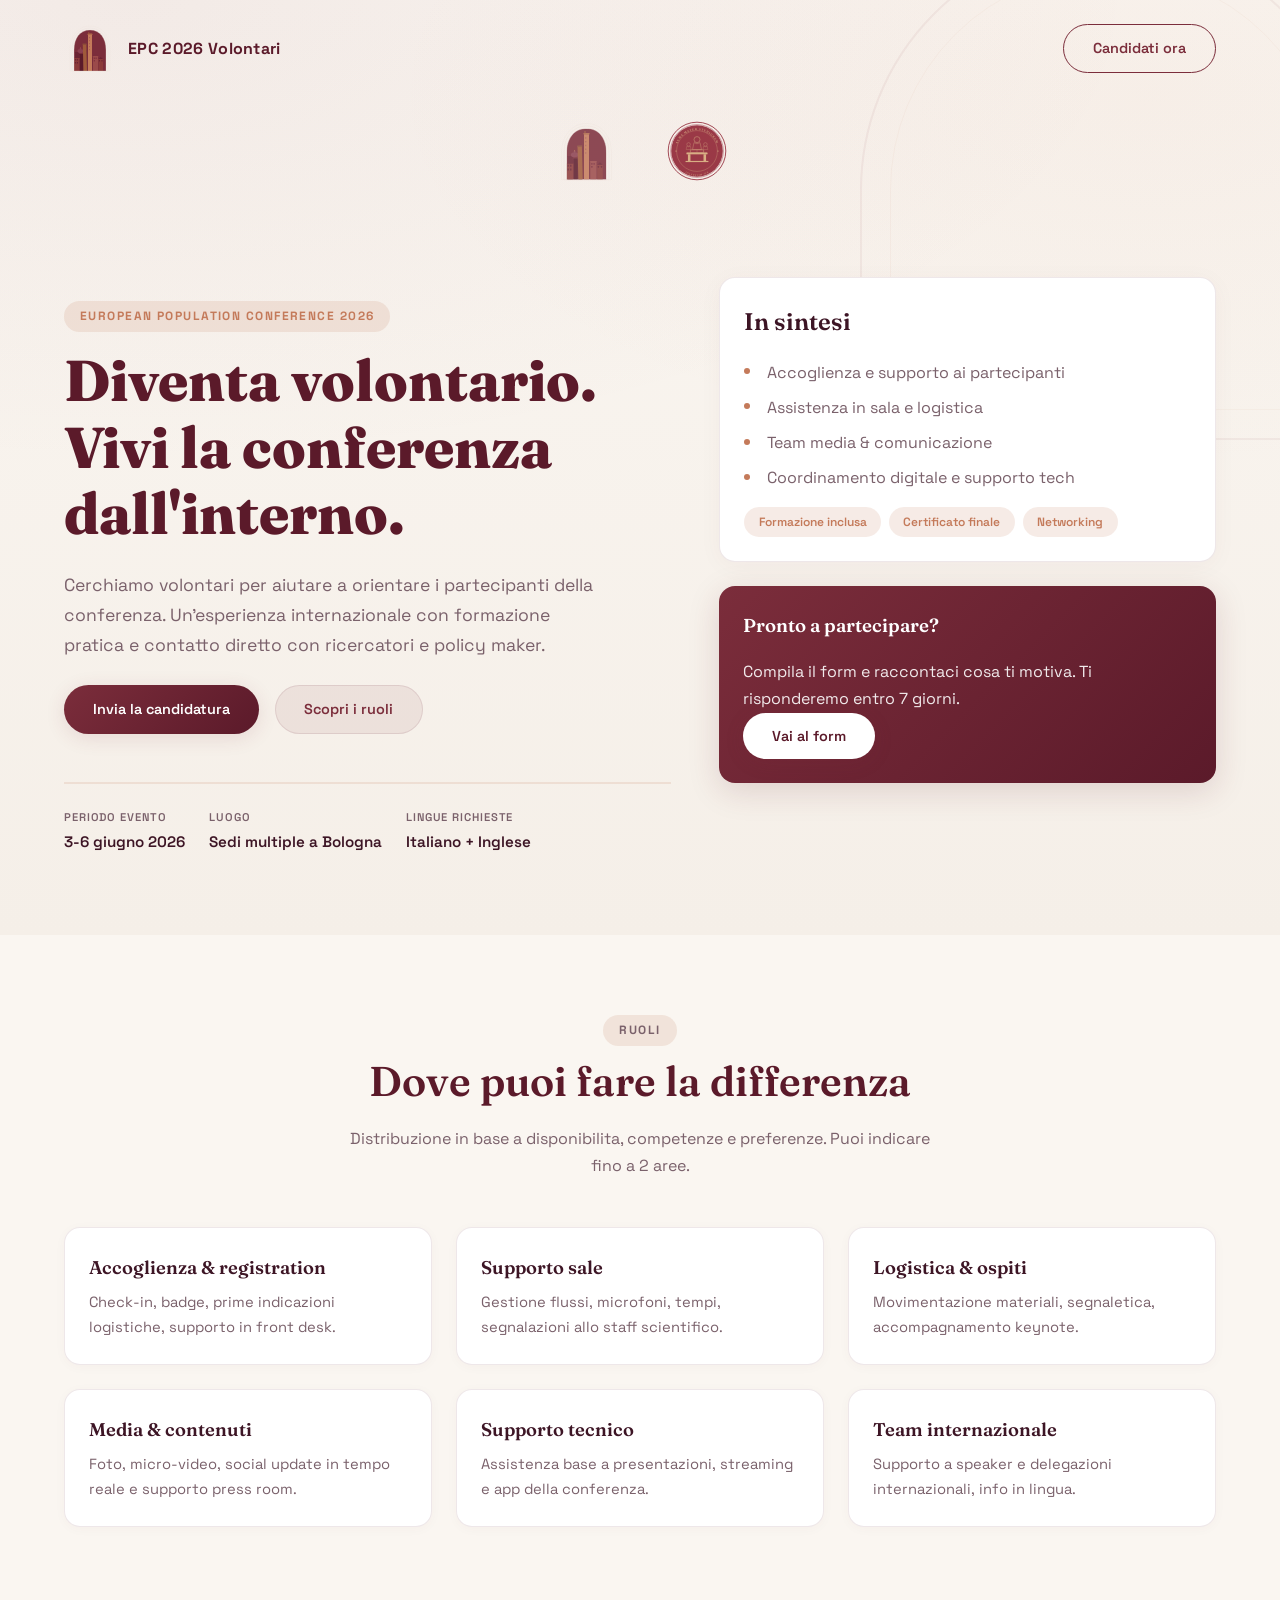
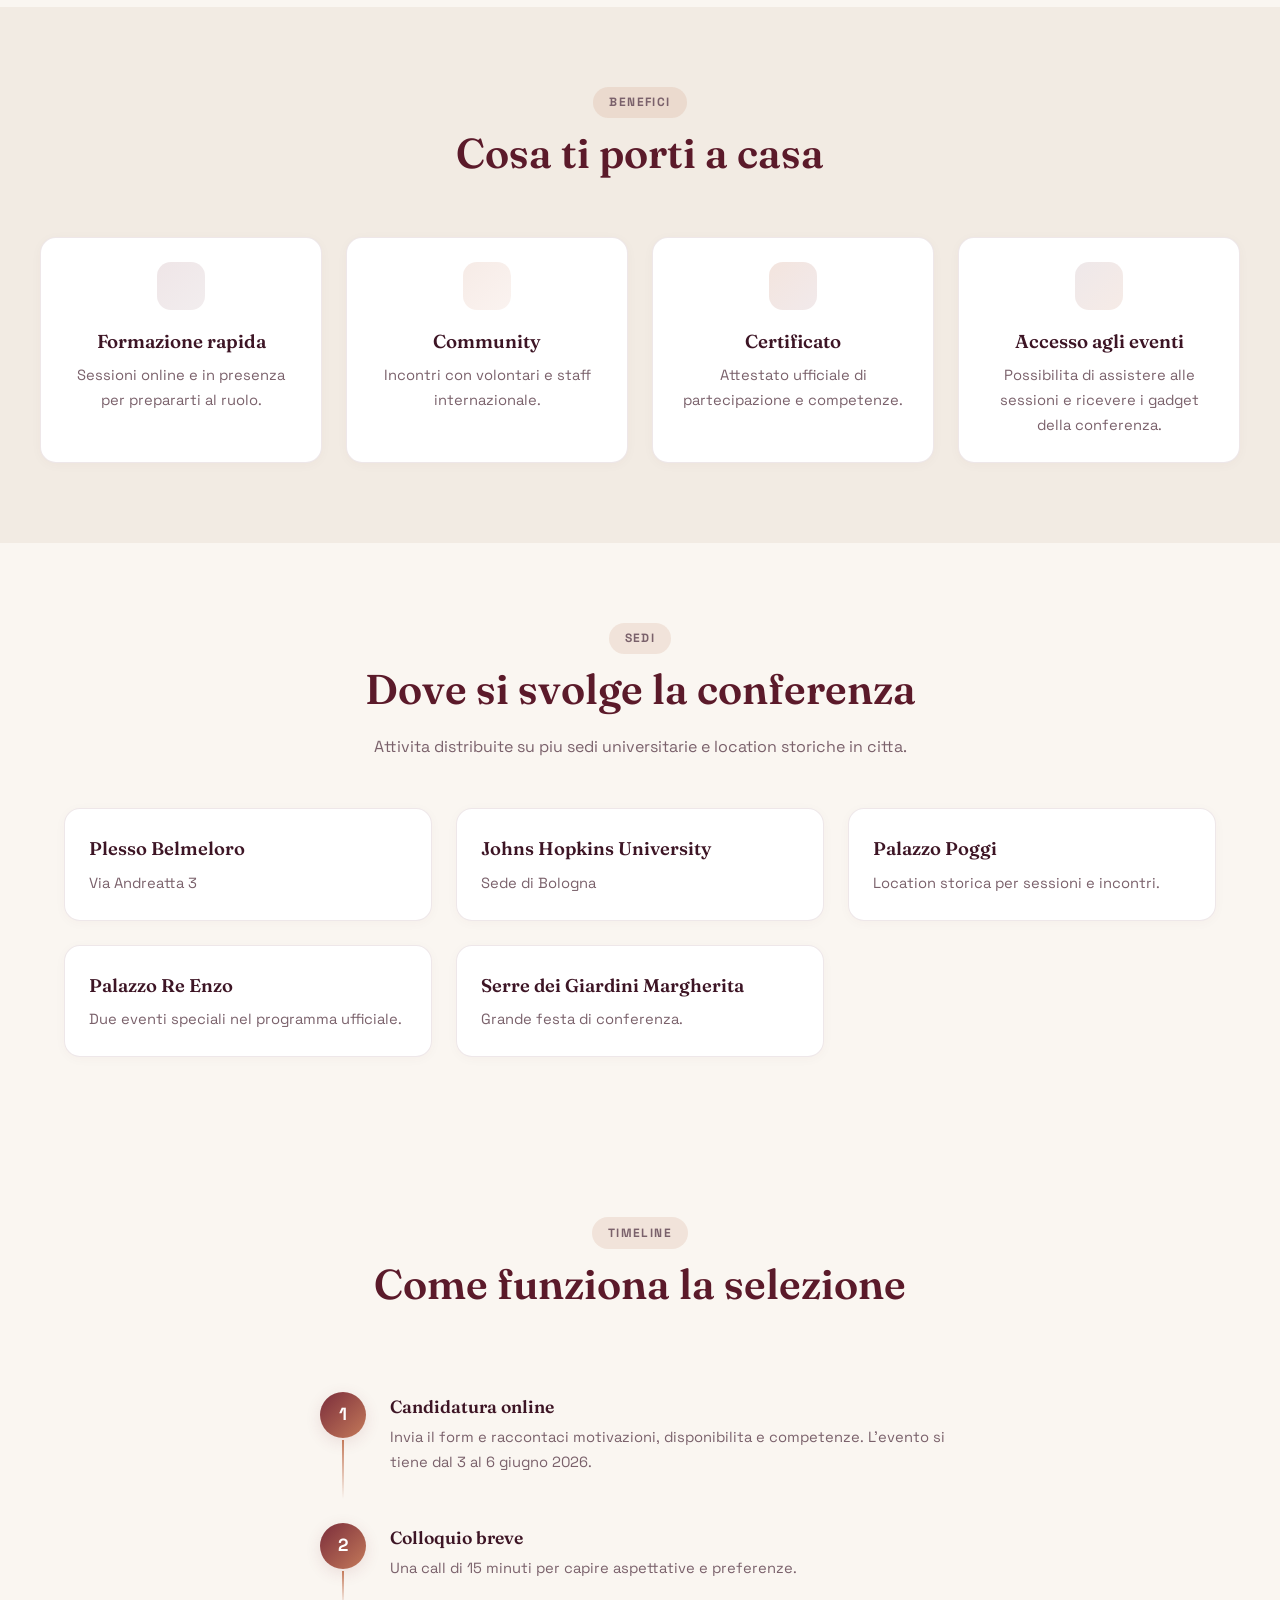
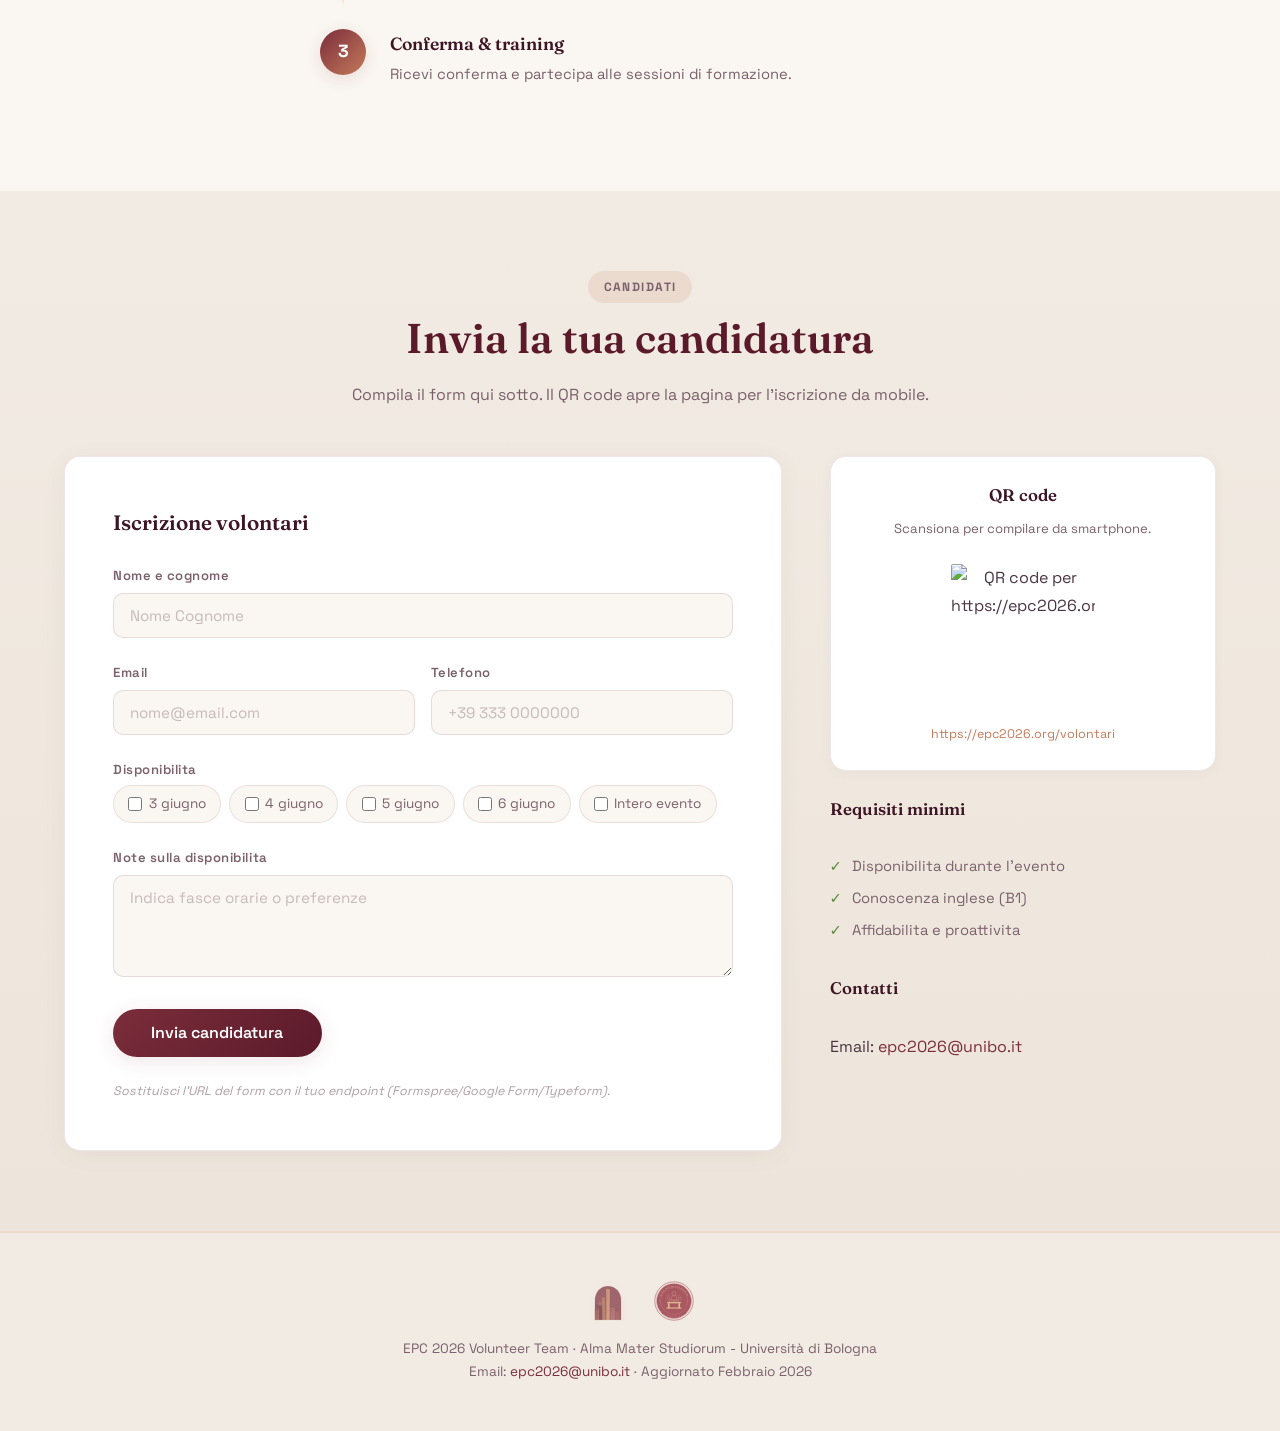
==== commit e6c53274: "Rebrand with EPC 2026 logo colors and add institutional logos - Switch from dark theme to warm cream" ====
--- a/EPC2026_volontari/index.html
+++ b/EPC2026_volontari/index.html
@@ -16,11 +16,16 @@
     <header class="hero">
       <nav class="nav">
         <div class="brand">
-          <span class="brand__dot"></span>
+          <img class="brand__logo" src="assets/epc2026-logo.svg" alt="EPC 2026 Logo" />
           <span class="brand__text">EPC 2026 Volontari</span>
         </div>
         <a class="btn btn--ghost" href="#candidati">Candidati ora</a>
       </nav>
+
+      <div class="logos-bar">
+        <img src="assets/epc2026-logo.svg" alt="European Population Conference 2026" />
+        <img src="assets/unibo-logo.svg" alt="Alma Mater Studiorum - Università di Bologna" />
+      </div>
 
       <div class="hero__grid">
         <div class="hero__copy">
@@ -249,14 +254,19 @@
               <li>Affidabilita e proattivita</li>
             </ul>
             <h4>Contatti</h4>
-            <p>Email: <a href="mailto:volontari@epc2026.org">volontari@epc2026.org</a></p>
+            <p>Email: <a href="mailto:epc2026@unibo.it">epc2026@unibo.it</a></p>
           </div>
         </div>
       </section>
     </main>
 
     <footer class="footer">
-      <p>EPC 2026 Volunteer Team · Aggiornato Febbraio 2026</p>
+      <div class="footer__logos">
+        <img src="assets/epc2026-logo.svg" alt="EPC 2026" />
+        <img src="assets/unibo-logo.svg" alt="Università di Bologna" />
+      </div>
+      <p>EPC 2026 Volunteer Team · Alma Mater Studiorum - Università di Bologna</p>
+      <p>Email: <a href="mailto:epc2026@unibo.it">epc2026@unibo.it</a> · Aggiornato Febbraio 2026</p>
     </footer>
 
     <script src="assets/main.js"></script>
--- a/EPC2026_volontari/assets/style.css
+++ b/EPC2026_volontari/assets/style.css
@@ -1,4 +1,5 @@
 /* ===== EPC 2026 Volontari — Style System ===== */
+/* Palette inspired by the EPC 2026 logo: burgundy, terracotta, warm cream */
 
 /* --- Reset & Base --- */
 *,
@@ -10,22 +11,23 @@
 }
 
 :root {
-  /* Palette */
-  --clr-bg:        #0b0f1a;
-  --clr-bg-2:      #111827;
-  --clr-surface:   #1a2236;
-  --clr-surface-2: #232d44;
-  --clr-border:    rgba(255,255,255,.08);
-  --clr-text:      #e2e8f0;
-  --clr-muted:     #94a3b8;
-  --clr-heading:   #f8fafc;
-  --clr-accent:    #6366f1;
-  --clr-accent-2:  #818cf8;
-  --clr-accent-glow: rgba(99,102,241,.25);
-  --clr-warm:      #f59e0b;
-  --clr-warm-glow: rgba(245,158,11,.15);
-  --clr-success:   #10b981;
-  --clr-highlight-bg: #1e1b4b;
+  /* Palette — EPC 2026 brand */
+  --clr-bg:        #FAF6F1;
+  --clr-bg-2:      #F2EBE3;
+  --clr-surface:   #FFFFFF;
+  --clr-surface-2: #F7F2EC;
+  --clr-border:    rgba(91,26,42,.1);
+  --clr-text:      #4A3540;
+  --clr-muted:     #7A616B;
+  --clr-heading:   #3D1525;
+  --clr-accent:    #7B2D3B;
+  --clr-accent-2:  #5B1A2A;
+  --clr-accent-glow: rgba(123,45,59,.12);
+  --clr-warm:      #C47A5A;
+  --clr-warm-2:    #D4896A;
+  --clr-warm-glow: rgba(196,122,90,.15);
+  --clr-success:   #5B8A3C;
+  --clr-highlight-bg: #F2EBE3;
 
   /* Typography */
   --ff-display: 'Fraunces', Georgia, serif;
@@ -61,7 +63,8 @@
 }
 
 img { max-width: 100%; display: block; }
-a   { color: var(--clr-accent-2); text-decoration: none; }
+a   { color: var(--clr-accent); text-decoration: none; }
+a:hover { color: var(--clr-warm); }
 ul  { list-style: none; }
 
 ::selection {
@@ -75,7 +78,7 @@
   inset: 0;
   pointer-events: none;
   z-index: 0;
-  opacity: .035;
+  opacity: .025;
   background-image: url("data:image/svg+xml,%3Csvg viewBox='0 0 256 256' xmlns='http://www.w3.org/2000/svg'%3E%3Cfilter id='n'%3E%3CfeTurbulence type='fractalNoise' baseFrequency='.85' numOctaves='4' stitchTiles='stitch'/%3E%3C/filter%3E%3Crect width='100%25' height='100%25' filter='url(%23n)'/%3E%3C/svg%3E");
   background-size: 200px;
 }
@@ -101,28 +104,44 @@
 .brand {
   display: flex;
   align-items: center;
-  gap: .6rem;
+  gap: .75rem;
+}
+
+.brand__logo {
+  height: 48px;
+  width: auto;
 }
 
 .brand__dot {
-  width: 10px;
-  height: 10px;
-  border-radius: 50%;
-  background: var(--clr-accent);
-  box-shadow: 0 0 12px var(--clr-accent-glow);
-  animation: pulse-dot 2s ease-in-out infinite;
-}
-
-@keyframes pulse-dot {
-  0%, 100% { box-shadow: 0 0 12px var(--clr-accent-glow); }
-  50%      { box-shadow: 0 0 24px var(--clr-accent-glow), 0 0 48px var(--clr-accent-glow); }
+  display: none;
 }
 
 .brand__text {
-  font-weight: 600;
-  font-size: .95rem;
-  letter-spacing: .04em;
-  color: var(--clr-heading);
+  font-weight: 700;
+  font-size: 1rem;
+  letter-spacing: .02em;
+  color: var(--clr-accent-2);
+}
+
+/* ===== LOGOS BAR ===== */
+.logos-bar {
+  display: flex;
+  align-items: center;
+  justify-content: center;
+  gap: var(--space-lg);
+  padding: var(--space-md) var(--space-md);
+  flex-wrap: wrap;
+}
+
+.logos-bar img {
+  height: 60px;
+  width: auto;
+  opacity: .85;
+  transition: var(--transition);
+}
+
+.logos-bar img:hover {
+  opacity: 1;
 }
 
 /* ===== BUTTONS ===== */
@@ -142,34 +161,33 @@
 }
 
 .btn--primary {
-  background: linear-gradient(135deg, var(--clr-accent), #7c3aed);
+  background: linear-gradient(135deg, var(--clr-accent), var(--clr-accent-2));
   color: #fff;
-  box-shadow: 0 4px 24px var(--clr-accent-glow);
+  box-shadow: 0 4px 20px var(--clr-accent-glow);
 }
 .btn--primary:hover {
   transform: translateY(-2px);
-  box-shadow: 0 8px 32px var(--clr-accent-glow);
+  box-shadow: 0 8px 32px rgba(123,45,59,.2);
+  color: #fff;
 }
 
 .btn--ghost {
   background: transparent;
-  color: var(--clr-text);
+  color: var(--clr-accent);
+  border: 1.5px solid var(--clr-accent);
+}
+.btn--ghost:hover {
+  background: var(--clr-accent);
+  color: #fff;
+}
+
+.btn--light {
+  background: rgba(123,45,59,.08);
+  color: var(--clr-accent);
   border: 1px solid var(--clr-border);
-  backdrop-filter: blur(4px);
-}
-.btn--ghost:hover {
-  background: rgba(255,255,255,.05);
-  border-color: var(--clr-accent);
-  color: var(--clr-accent-2);
-}
-
-.btn--light {
-  background: rgba(255,255,255,.08);
-  color: var(--clr-heading);
-  border: 1px solid var(--clr-border);
 }
 .btn--light:hover {
-  background: rgba(255,255,255,.14);
+  background: rgba(123,45,59,.14);
 }
 
 /* ===== HERO ===== */
@@ -177,9 +195,36 @@
   min-height: 100vh;
   padding-bottom: var(--space-xl);
   background:
-    radial-gradient(ellipse 80% 60% at 20% 0%, rgba(99,102,241,.15), transparent),
-    radial-gradient(ellipse 60% 50% at 80% 20%, rgba(124,58,237,.1), transparent),
-    var(--clr-bg);
+    radial-gradient(ellipse 80% 50% at 10% 0%, rgba(123,45,59,.06), transparent),
+    radial-gradient(ellipse 60% 40% at 90% 10%, rgba(196,122,90,.06), transparent),
+    linear-gradient(180deg, #FAF6F1 0%, #F5EFE8 100%);
+}
+
+/* Decorative arch lines — inspired by the logo */
+.hero::before {
+  content: '';
+  position: absolute;
+  top: -60px;
+  right: -80px;
+  width: 500px;
+  height: 500px;
+  border: 2px solid rgba(123,45,59,.06);
+  border-radius: 50% 50% 0 0;
+  pointer-events: none;
+  z-index: 0;
+}
+
+.hero::after {
+  content: '';
+  position: absolute;
+  top: -30px;
+  right: -50px;
+  width: 440px;
+  height: 440px;
+  border: 1.5px solid rgba(196,122,90,.05);
+  border-radius: 50% 50% 0 0;
+  pointer-events: none;
+  z-index: 0;
 }
 
 .hero__grid {
@@ -190,6 +235,8 @@
   max-width: var(--max-w);
   margin: 0 auto;
   padding: var(--space-lg) var(--space-md) 0;
+  position: relative;
+  z-index: 1;
 }
 
 .hero__copy {
@@ -202,8 +249,8 @@
   font-weight: 700;
   letter-spacing: .12em;
   text-transform: uppercase;
-  color: var(--clr-accent-2);
-  background: var(--clr-accent-glow);
+  color: var(--clr-warm);
+  background: var(--clr-warm-glow);
   padding: .35rem 1rem;
   border-radius: var(--radius-pill);
   margin-bottom: var(--space-sm);
@@ -214,7 +261,7 @@
   font-size: clamp(2.4rem, 5vw, 3.6rem);
   font-weight: 800;
   line-height: 1.15;
-  color: var(--clr-heading);
+  color: var(--clr-accent-2);
   margin-bottom: var(--space-md);
 }
 
@@ -237,7 +284,7 @@
   flex-wrap: wrap;
   gap: var(--space-md);
   padding-top: var(--space-md);
-  border-top: 1px solid var(--clr-border);
+  border-top: 2px solid var(--clr-warm-glow);
 }
 
 .meta__label {
@@ -270,7 +317,7 @@
   border: 1px solid var(--clr-border);
   border-radius: var(--radius);
   padding: var(--space-md) var(--space-md);
-  backdrop-filter: blur(12px);
+  box-shadow: 0 4px 24px rgba(91,26,42,.04);
 }
 
 .card h2,
@@ -300,12 +347,13 @@
   width: 6px;
   height: 6px;
   border-radius: 50%;
-  background: var(--clr-accent);
+  background: var(--clr-warm);
 }
 
 .card--accent {
-  background: linear-gradient(135deg, var(--clr-accent), #7c3aed);
+  background: linear-gradient(135deg, var(--clr-accent), var(--clr-accent-2));
   border: none;
+  box-shadow: 0 8px 32px rgba(91,26,42,.15);
 }
 
 .card--accent h3,
@@ -317,6 +365,15 @@
   opacity: .9;
 }
 
+.card--accent .btn--primary {
+  background: #fff;
+  color: var(--clr-accent-2);
+}
+.card--accent .btn--primary:hover {
+  background: var(--clr-warm-2);
+  color: #fff;
+}
+
 .pill-row {
   display: flex;
   flex-wrap: wrap;
@@ -329,8 +386,8 @@
   font-weight: 600;
   padding: .3rem .9rem;
   border-radius: var(--radius-pill);
-  background: var(--clr-accent-glow);
-  color: var(--clr-accent-2);
+  background: var(--clr-warm-glow);
+  color: var(--clr-warm);
 }
 
 /* ===== SECTIONS ===== */
@@ -352,7 +409,7 @@
 }
 
 .section--highlight {
-  background: var(--clr-highlight-bg);
+  background: linear-gradient(180deg, var(--clr-bg-2), #EDE5DB);
   max-width: 100%;
 }
 
@@ -371,7 +428,7 @@
   font-family: var(--ff-display);
   font-size: clamp(1.8rem, 3.5vw, 2.6rem);
   font-weight: 600;
-  color: var(--clr-heading);
+  color: var(--clr-accent-2);
   margin-bottom: var(--space-xs);
 }
 
@@ -396,6 +453,7 @@
   transition: var(--transition);
   position: relative;
   overflow: hidden;
+  box-shadow: 0 2px 12px rgba(91,26,42,.03);
 }
 
 .info-card::before {
@@ -405,15 +463,15 @@
   left: 0;
   right: 0;
   height: 3px;
-  background: linear-gradient(90deg, var(--clr-accent), #7c3aed, var(--clr-warm));
+  background: linear-gradient(90deg, var(--clr-accent), var(--clr-warm), var(--clr-warm-2));
   opacity: 0;
   transition: var(--transition);
 }
 
 .info-card:hover {
-  border-color: var(--clr-accent);
+  border-color: var(--clr-warm);
   transform: translateY(-4px);
-  box-shadow: 0 12px 40px rgba(0,0,0,.3);
+  box-shadow: 0 12px 40px rgba(91,26,42,.08);
 }
 
 .info-card:hover::before {
@@ -444,14 +502,16 @@
   text-align: center;
   padding: var(--space-md);
   border-radius: var(--radius);
-  background: rgba(255,255,255,.03);
+  background: var(--clr-surface);
   border: 1px solid var(--clr-border);
   transition: var(--transition);
+  box-shadow: 0 2px 12px rgba(91,26,42,.03);
 }
 
 .benefit:hover {
-  background: rgba(99,102,241,.06);
-  border-color: rgba(99,102,241,.2);
+  background: #fff;
+  border-color: var(--clr-warm);
+  box-shadow: 0 8px 32px rgba(196,122,90,.1);
 }
 
 .benefit h3 {
@@ -468,13 +528,12 @@
   height: 48px;
   margin: 0 auto var(--space-sm);
   border-radius: 14px;
-  background: var(--clr-accent-glow);
-}
-
-.benefit:nth-child(1) h3::before { background: linear-gradient(135deg, rgba(99,102,241,.2), rgba(124,58,237,.2)); }
-.benefit:nth-child(2) h3::before { background: linear-gradient(135deg, rgba(16,185,129,.2), rgba(5,150,105,.2)); }
-.benefit:nth-child(3) h3::before { background: linear-gradient(135deg, rgba(245,158,11,.2), rgba(234,88,12,.2)); }
-.benefit:nth-child(4) h3::before { background: linear-gradient(135deg, rgba(236,72,153,.2), rgba(168,85,247,.2)); }
+}
+
+.benefit:nth-child(1) h3::before { background: linear-gradient(135deg, rgba(123,45,59,.12), rgba(91,26,42,.08)); }
+.benefit:nth-child(2) h3::before { background: linear-gradient(135deg, rgba(196,122,90,.15), rgba(212,137,106,.1)); }
+.benefit:nth-child(3) h3::before { background: linear-gradient(135deg, rgba(196,122,90,.2), rgba(123,45,59,.1)); }
+.benefit:nth-child(4) h3::before { background: linear-gradient(135deg, rgba(91,26,42,.1), rgba(196,122,90,.15)); }
 
 .benefit p {
   color: var(--clr-muted);
@@ -504,7 +563,7 @@
   top: calc(var(--space-md) + 48px);
   bottom: 0;
   width: 2px;
-  background: linear-gradient(to bottom, var(--clr-accent), transparent);
+  background: linear-gradient(to bottom, var(--clr-warm), transparent);
 }
 
 .timeline__step > span {
@@ -515,11 +574,11 @@
   width: 46px;
   height: 46px;
   border-radius: 50%;
-  background: linear-gradient(135deg, var(--clr-accent), #7c3aed);
+  background: linear-gradient(135deg, var(--clr-accent), var(--clr-warm));
   color: #fff;
   font-weight: 700;
   font-size: 1.1rem;
-  box-shadow: 0 0 24px var(--clr-accent-glow);
+  box-shadow: 0 4px 16px var(--clr-accent-glow);
 }
 
 .timeline__step h4 {
@@ -549,6 +608,7 @@
   border: 1px solid var(--clr-border);
   border-radius: var(--radius);
   padding: var(--space-lg);
+  box-shadow: 0 4px 24px rgba(91,26,42,.05);
 }
 
 .apply__box h3 {
@@ -585,7 +645,7 @@
   font-family: var(--ff-body);
   font-size: .95rem;
   padding: .75rem 1rem;
-  border: 1px solid var(--clr-border);
+  border: 1.5px solid rgba(91,26,42,.12);
   border-radius: var(--radius-sm);
   background: var(--clr-bg);
   color: var(--clr-text);
@@ -597,11 +657,12 @@
   outline: none;
   border-color: var(--clr-accent);
   box-shadow: 0 0 0 3px var(--clr-accent-glow);
+  background: #fff;
 }
 
 .field input::placeholder,
 .field textarea::placeholder {
-  color: rgba(148,163,184,.5);
+  color: rgba(122,97,107,.4);
 }
 
 .field-row {
@@ -629,15 +690,15 @@
   padding: .4rem .9rem;
   border-radius: var(--radius-pill);
   background: var(--clr-bg);
-  border: 1px solid var(--clr-border);
+  border: 1.5px solid rgba(91,26,42,.1);
   cursor: pointer;
   transition: var(--transition);
   color: var(--clr-muted);
 }
 
 .chips label:hover {
-  border-color: var(--clr-accent);
-  color: var(--clr-accent-2);
+  border-color: var(--clr-warm);
+  color: var(--clr-accent);
 }
 
 .chips input[type="checkbox"] {
@@ -649,7 +710,7 @@
 .chips label:has(input:checked) {
   background: var(--clr-accent-glow);
   border-color: var(--clr-accent);
-  color: var(--clr-accent-2);
+  color: var(--clr-accent);
 }
 
 .form .btn--primary {
@@ -707,6 +768,7 @@
   border-radius: var(--radius);
   padding: var(--space-md);
   text-align: center;
+  box-shadow: 0 2px 12px rgba(91,26,42,.04);
 }
 
 .qr h4 {
@@ -730,7 +792,7 @@
 
 .qr__link {
   font-size: .78rem;
-  color: var(--clr-accent-2);
+  color: var(--clr-warm);
   word-break: break-all;
 }
 
@@ -740,7 +802,22 @@
   padding: var(--space-lg) var(--space-md);
   color: var(--clr-muted);
   font-size: .85rem;
-  border-top: 1px solid var(--clr-border);
+  border-top: 2px solid var(--clr-warm-glow);
+  background: var(--clr-bg-2);
+}
+
+.footer__logos {
+  display: flex;
+  align-items: center;
+  justify-content: center;
+  gap: var(--space-md);
+  margin-bottom: var(--space-sm);
+}
+
+.footer__logos img {
+  height: 40px;
+  width: auto;
+  opacity: .7;
 }
 
 /* ===== SCROLL ANIMATIONS ===== */
@@ -782,12 +859,21 @@
     padding-top: var(--space-md);
   }
 
+  .hero::before,
+  .hero::after {
+    display: none;
+  }
+
   .apply {
     grid-template-columns: 1fr;
   }
 
   .field-row {
     grid-template-columns: 1fr;
+  }
+
+  .logos-bar img {
+    height: 45px;
   }
 }
 
@@ -804,6 +890,10 @@
     padding: var(--space-sm);
   }
 
+  .brand__logo {
+    height: 36px;
+  }
+
   .meta {
     flex-direction: column;
     gap: var(--space-sm);
@@ -837,6 +927,14 @@
   .chips label {
     justify-content: flex-start;
   }
+
+  .logos-bar {
+    gap: var(--space-md);
+  }
+
+  .logos-bar img {
+    height: 36px;
+  }
 }
 
 @media (max-width: 400px) {
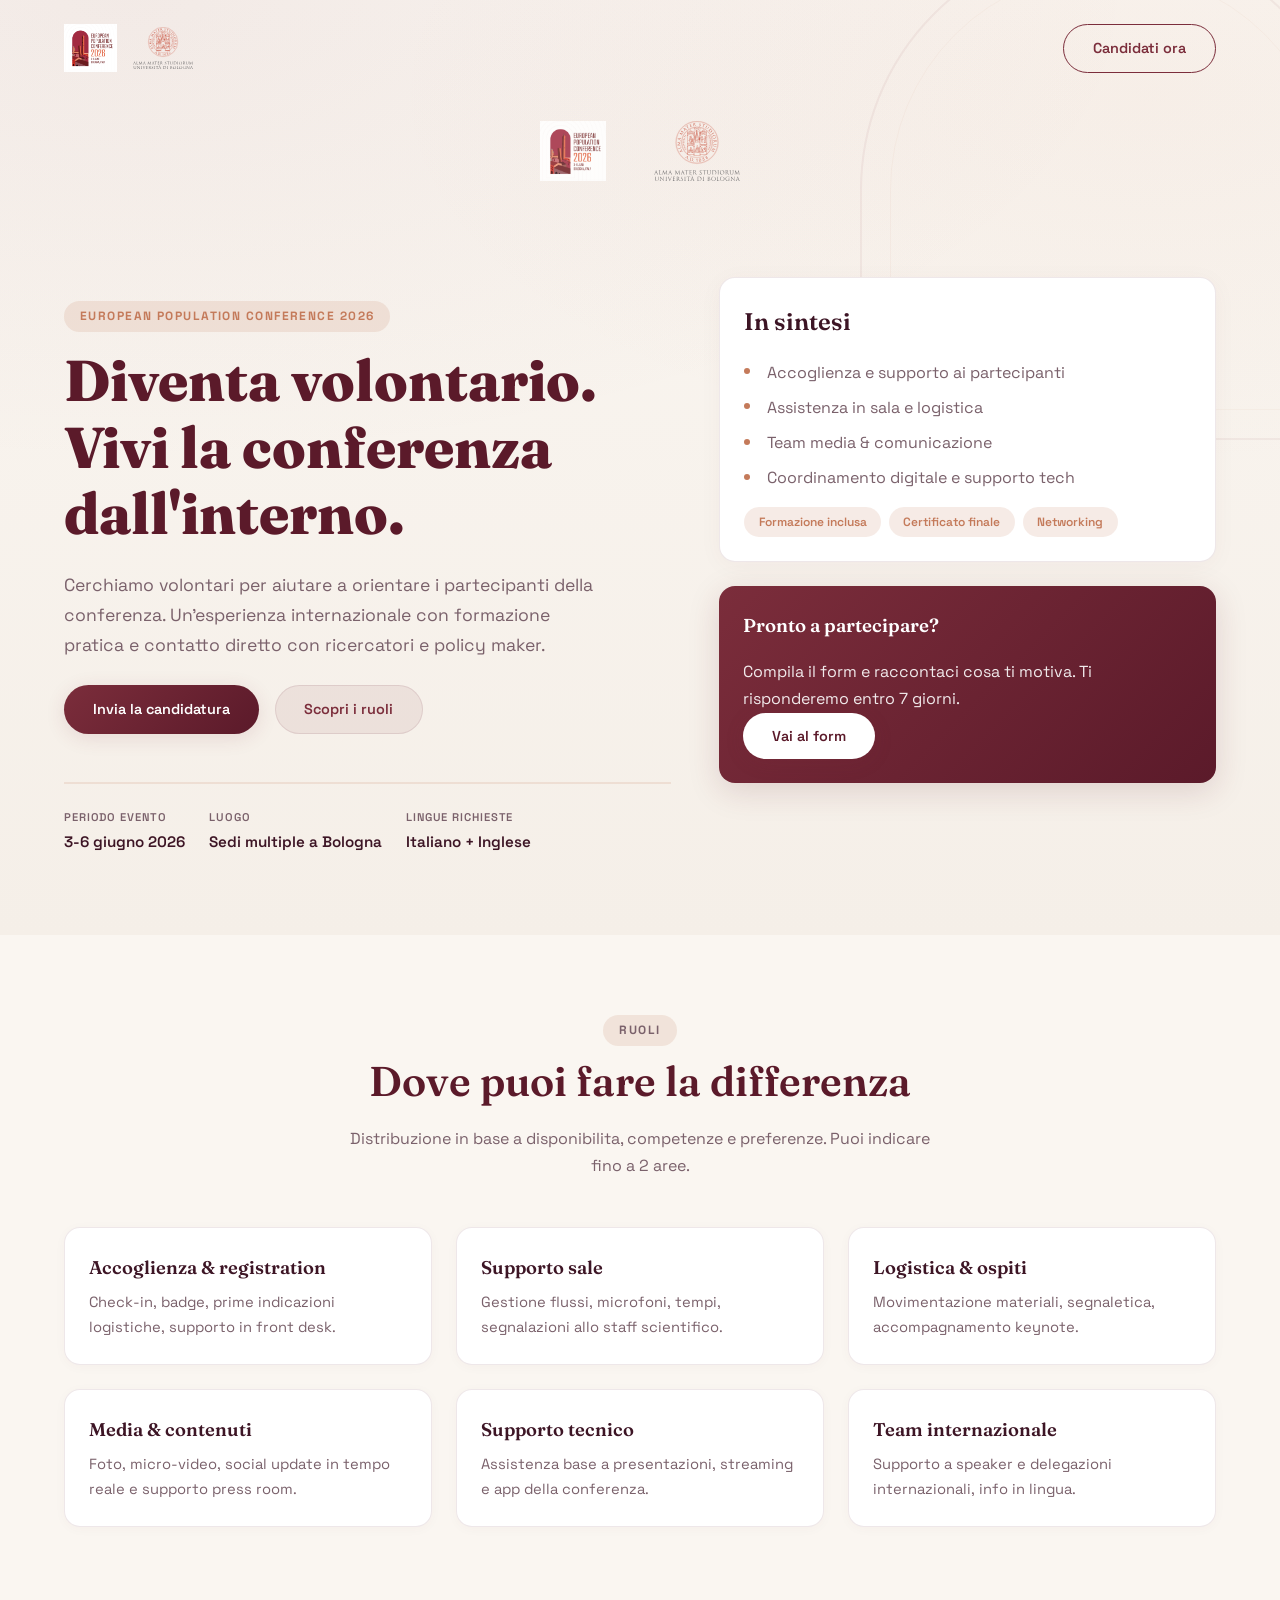
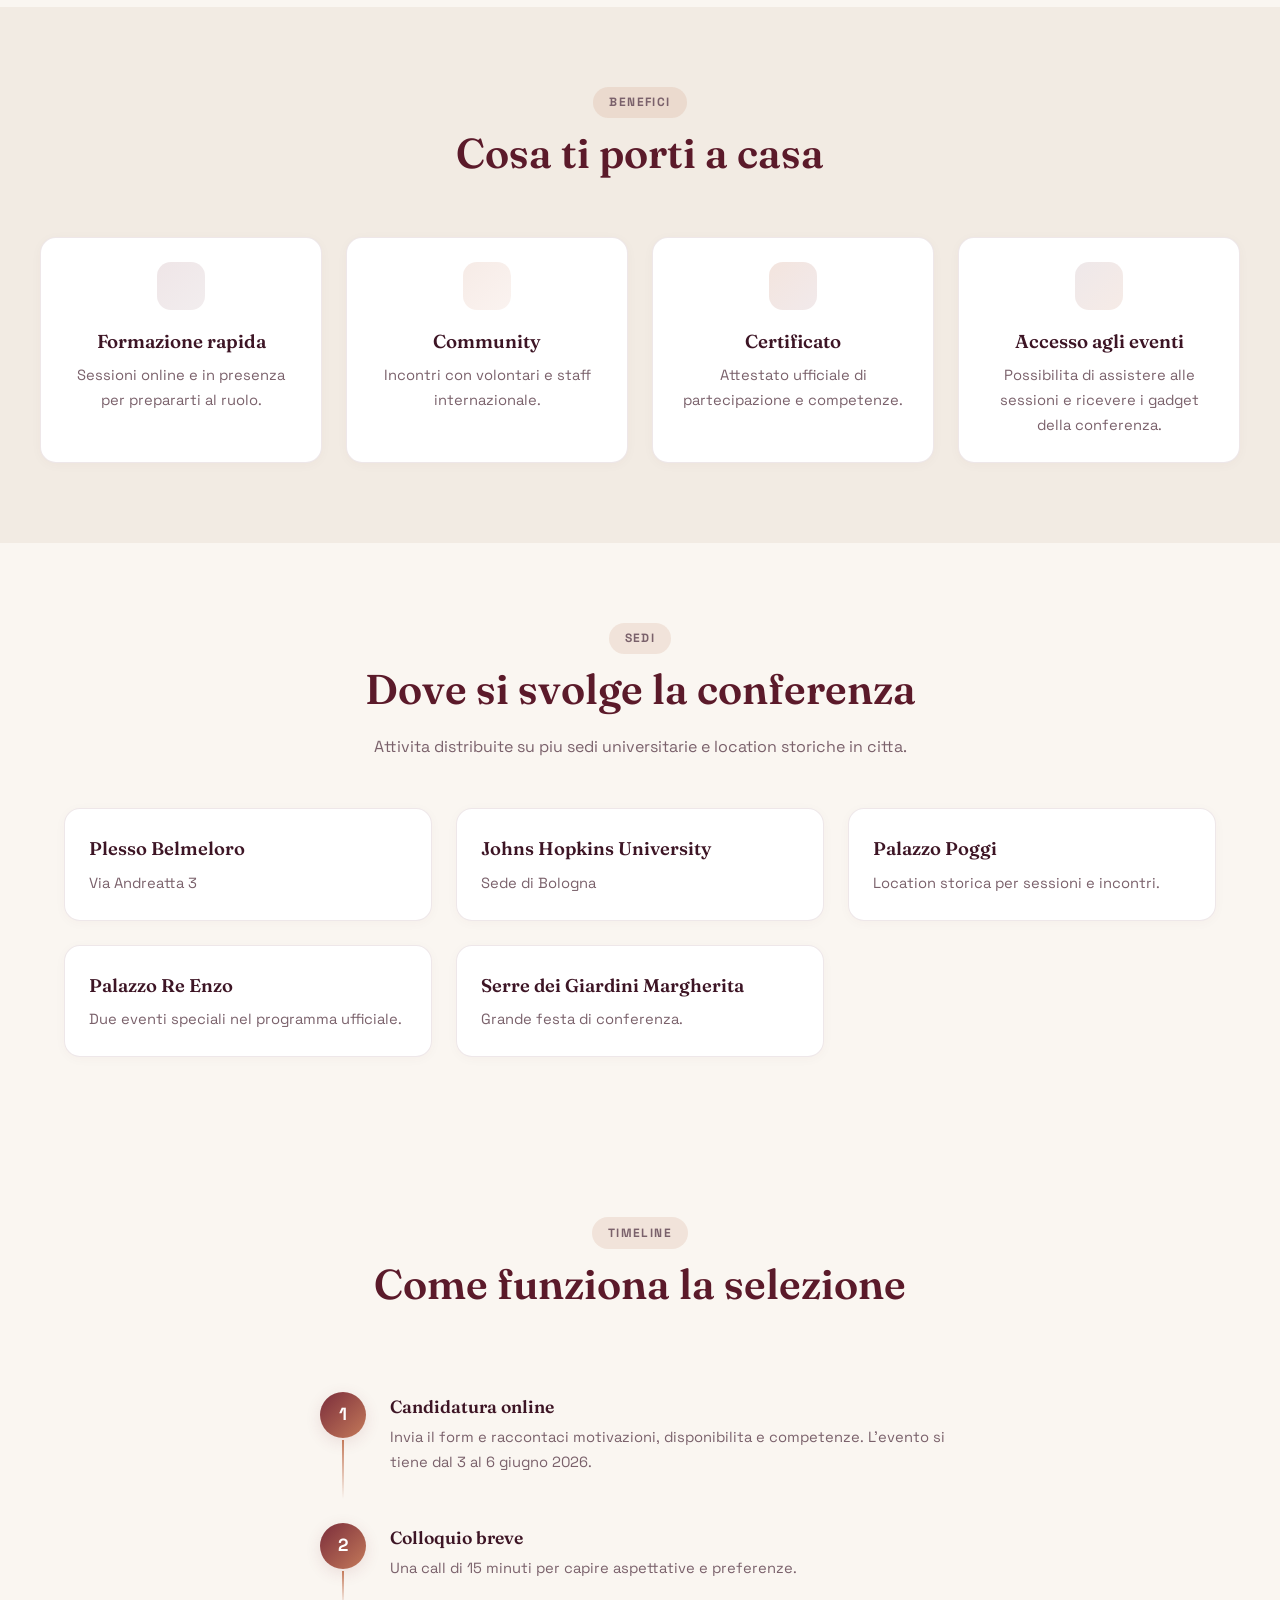
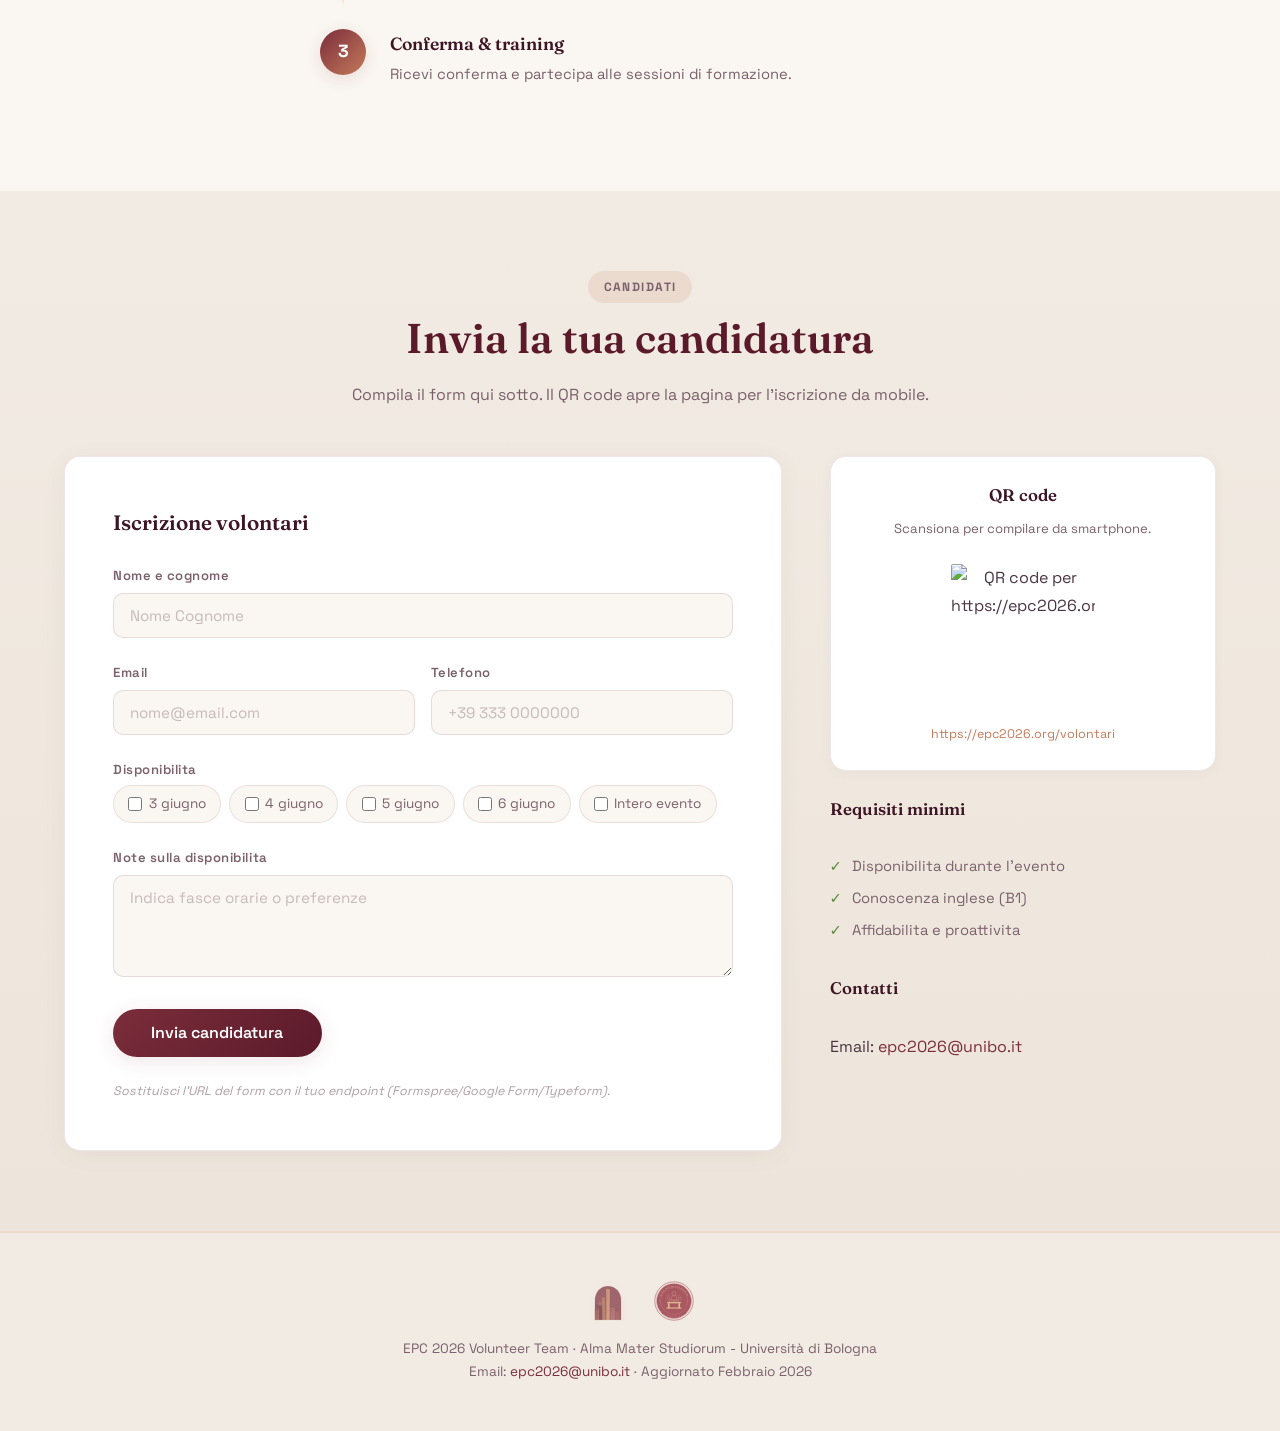
==== commit 11c3183e: "Replace header logos" ====
--- a/EPC2026_volontari/index.html
+++ b/EPC2026_volontari/index.html
@@ -10,21 +10,52 @@
     <link href="https://fonts.googleapis.com/css2?family=Fraunces:opsz,wght@9..144,300;9..144,600;9..144,800&family=Space+Grotesk:wght@400;500;600;700&display=swap" rel="stylesheet" />
     <link rel="icon" href="data:image/svg+xml,<svg xmlns='http://www.w3.org/2000/svg' viewBox='0 0 100 100'><text y='.9em' font-size='90'>🎓</text></svg>" />
     <link rel="stylesheet" href="assets/style.css" />
+    <style>
+      .brand--logos {
+        display: flex;
+        align-items: center;
+        gap: 16px;
+      }
+
+      .brand--logos .brand__logo {
+        display: block;
+        height: 42px;
+        width: auto;
+      }
+
+      .brand--logos .brand__logo--poster {
+        height: 48px;
+      }
+
+      @media (max-width: 640px) {
+        .brand--logos {
+          gap: 12px;
+        }
+
+        .brand--logos .brand__logo {
+          height: 34px;
+        }
+
+        .brand--logos .brand__logo--poster {
+          height: 40px;
+        }
+      }
+    </style>
   </head>
   <body>
     <div class="bg-noise" aria-hidden="true"></div>
     <header class="hero">
       <nav class="nav">
-        <div class="brand">
-          <img class="brand__logo" src="assets/epc2026-logo.svg" alt="EPC 2026 Logo" />
-          <span class="brand__text">EPC 2026 Volontari</span>
+        <div class="brand brand--logos">
+          <img class="brand__logo brand__logo--poster" src="assets/epc-2026-poster.png" alt="European Population Conference 2026" />
+          <img class="brand__logo" src="assets/logo-alma.svg" alt="Universita di Bologna" />
         </div>
         <a class="btn btn--ghost" href="#candidati">Candidati ora</a>
       </nav>
 
       <div class="logos-bar">
-        <img src="assets/epc2026-logo.svg" alt="European Population Conference 2026" />
-        <img src="assets/unibo-logo.svg" alt="Alma Mater Studiorum - Università di Bologna" />
+        <img src="assets/epc-2026-poster.png" alt="European Population Conference 2026" />
+        <img src="assets/logo-alma.svg" alt="Alma Mater Studiorum - Universita di Bologna" />
       </div>
 
       <div class="hero__grid">
